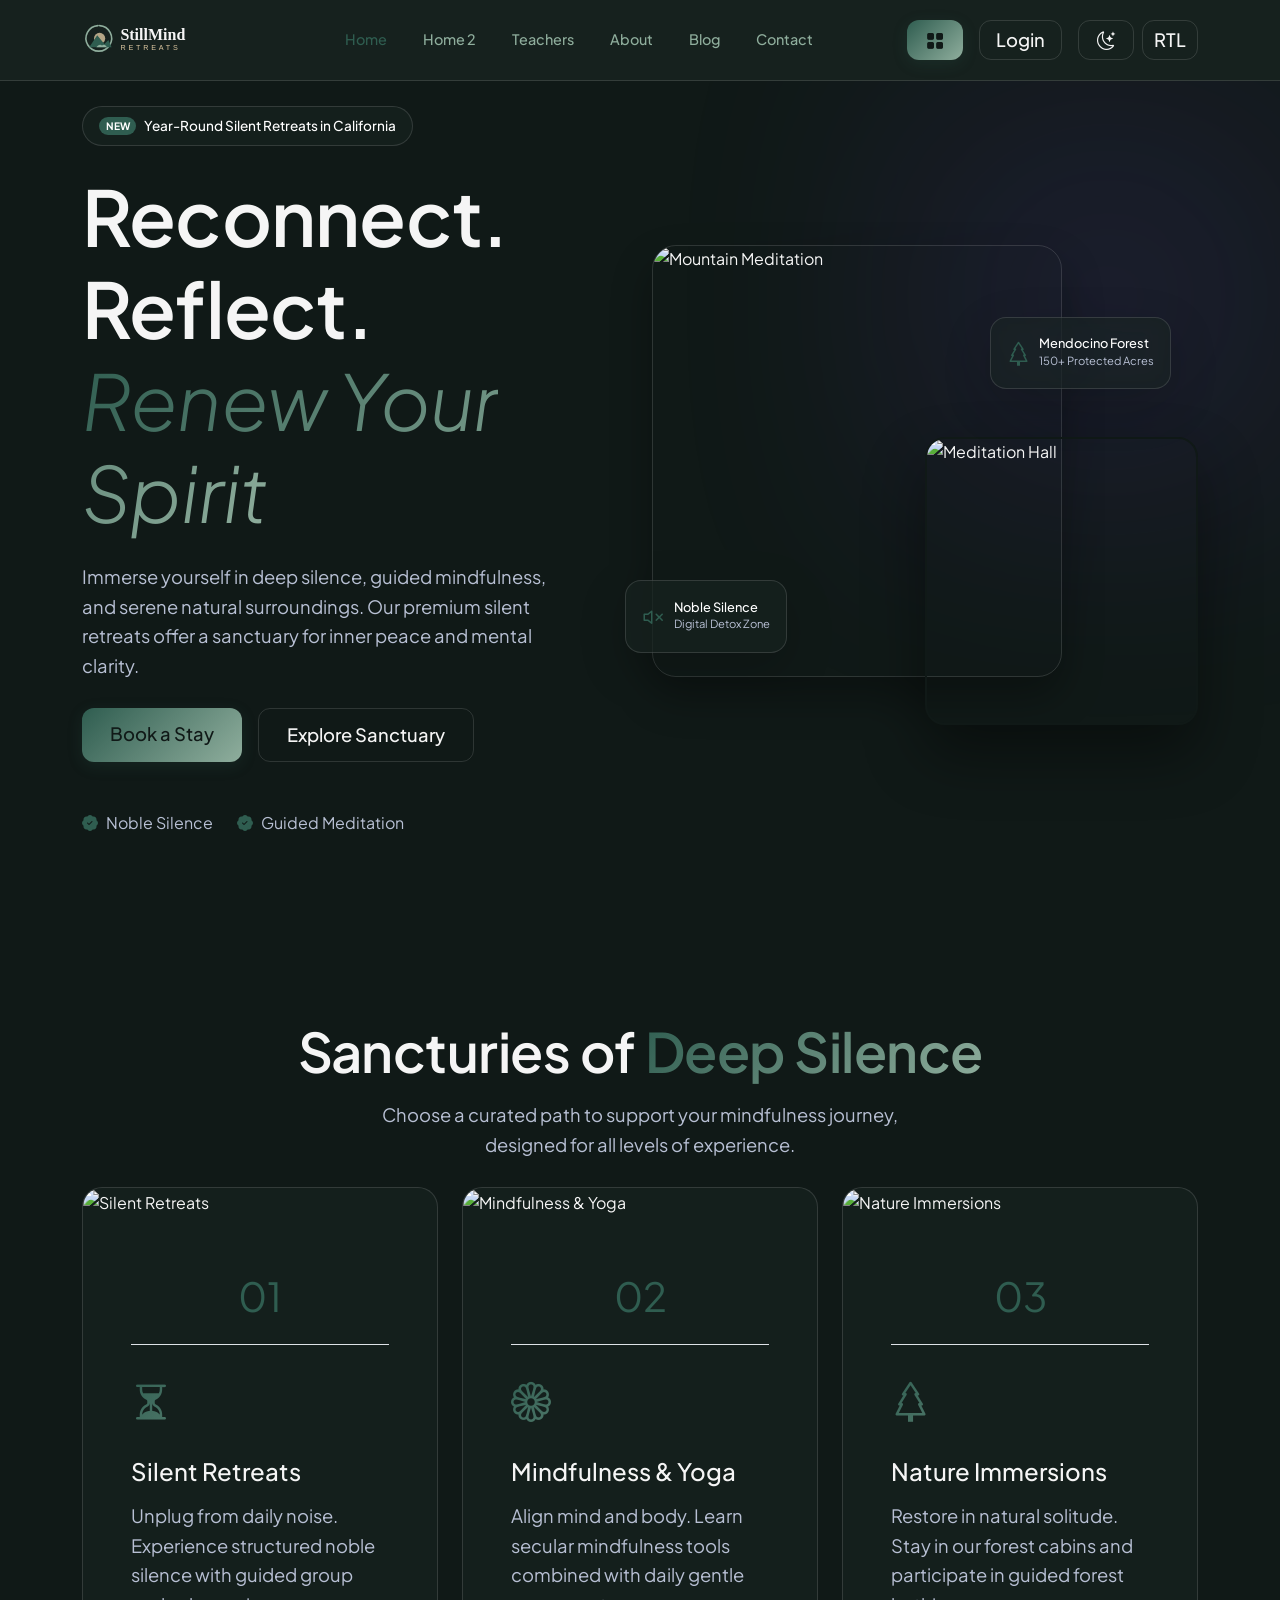
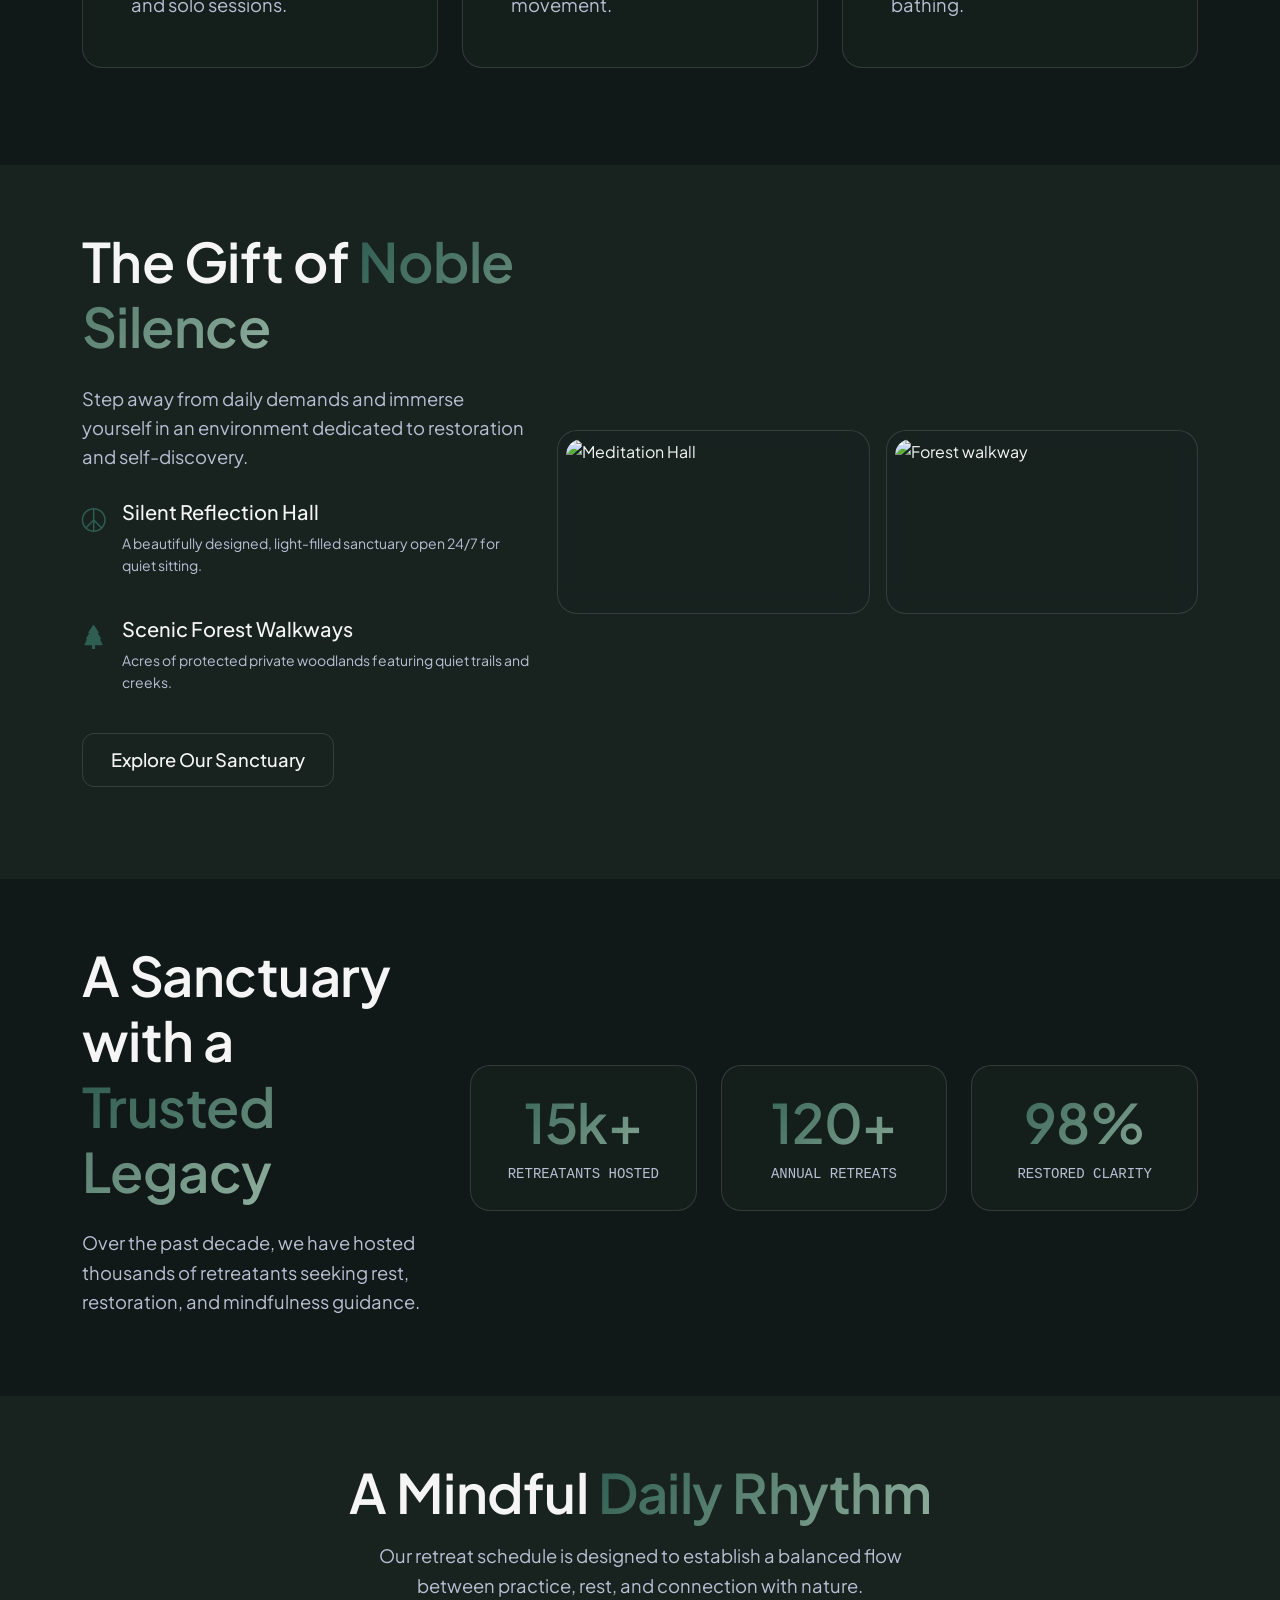
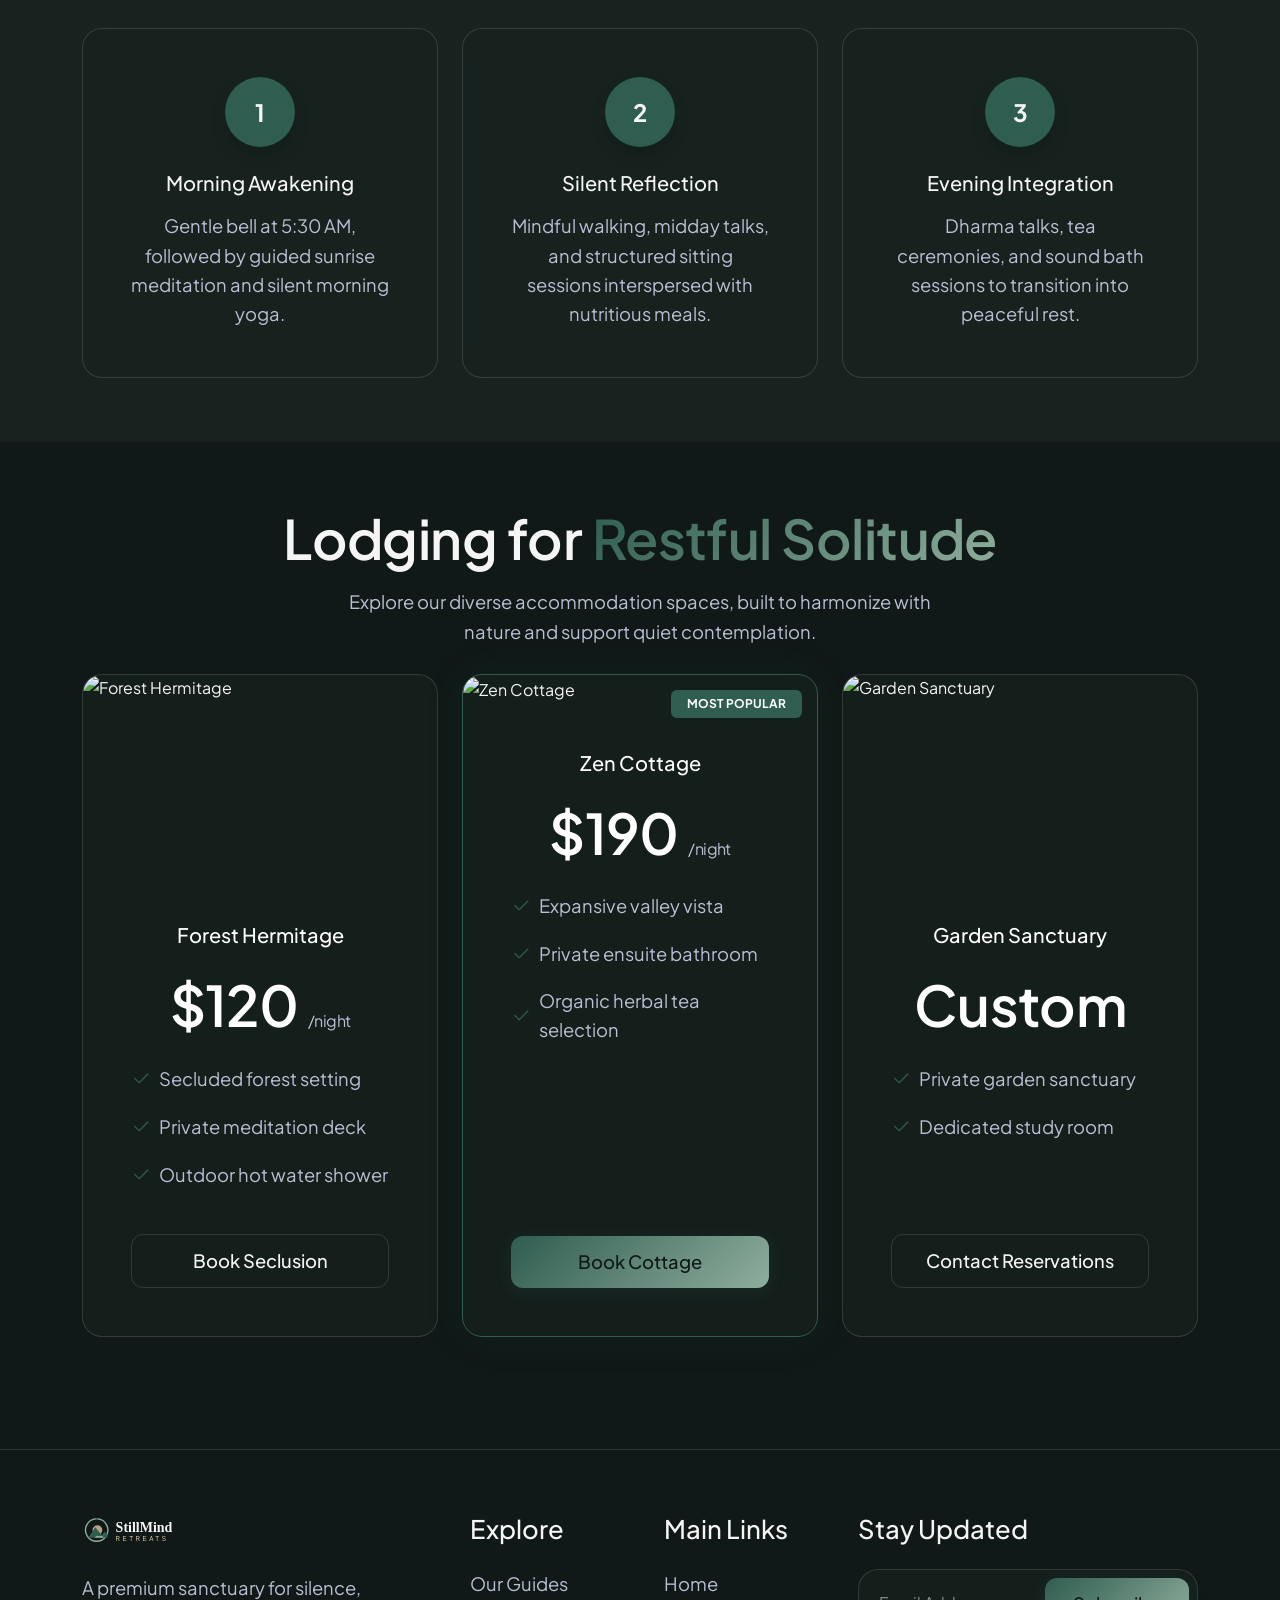
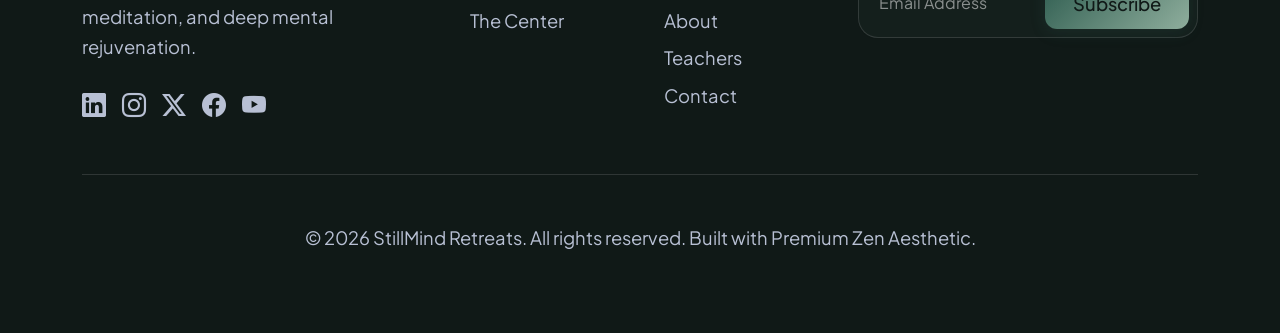
==== index.html @ 698cfeb8 "feat: complete premium design refactor for silent retreat website" ====
<!DOCTYPE html>
<html lang="en">

<head>
    <meta charset="UTF-8">
    <meta name="viewport" content="width=device-width, initial-scale=1.0">
    <title>StillMind | Premium Meditation & Silent Retreat Center</title>
    <link rel="icon" type="image/png" href="assets/images/logo.svg">
    <meta name="description"
        content="Experience profound silence, guided meditation, and deep mental rejuvenation at StillMind. Premium silent retreat centers nestled in pristine nature.">

    <!-- Bootstrap 5 CDN -->
    <link href="https://cdn.jsdelivr.net/npm/bootstrap@5.3.0/dist/css/bootstrap.min.css" rel="stylesheet">
    <link rel="stylesheet" href="https://cdn.jsdelivr.net/npm/bootstrap-icons@1.10.5/font/bootstrap-icons.css">

    <!-- Custom CSS -->
    <link rel="stylesheet" href="assets/css/style.css">
    <link rel="stylesheet" href="assets/css/dark-mode.css">
    <link rel="stylesheet" href="assets/css/rtl.css">
</head>

<body>

    <!-- Navbar -->
    <nav class="navbar navbar-expand-xl navbar-custom sticky-top">
        <div class="container">
            <a class="navbar-brand d-flex align-items-center" href="index.html">
                <img src="assets/images/logo.svg" alt="StillMind Logo" class="me-2" style="height: 40px;">
            </a>
            <button class="navbar-toggler border-0" type="button" data-bs-toggle="collapse" data-bs-target="#navbarNav">
                <i class="bi bi-list text-white fs-2"></i>
            </button>

            <div class="collapse navbar-collapse" id="navbarNav">
                <ul class="navbar-nav mx-auto">
                    <li class="nav-item"><a class="nav-link active" href="index.html">Home</a></li>
                    <li class="nav-item"><a class="nav-link" href="home2.html">Home 2</a></li>
                    <li class="nav-item"><a class="nav-link" href="teachers.html">Teachers</a></li>
                    <li class="nav-item"><a class="nav-link" href="about.html">About</a></li>
                    <li class="nav-item"><a class="nav-link" href="blog.html">Blog</a></li>
                    <li class="nav-item"><a class="nav-link" href="contact.html">Contact</a></li>
                </ul>
                <div class="d-flex align-items-center gap-3">
                    <a href="dashboard.html" class="btn btn-primary-custom btn-sm d-flex align-items-center justify-content-center nav-toggle-btn"
                        title="Participant Dashboard">
                        <i class="bi bi-grid-fill"></i>
                    </a>
                    <a href="login.html" class="btn btn-outline-custom btn-sm d-flex align-items-center" title="Login">
                        Login
                    </a>
                    <div class="d-flex gap-2">
                        <button class="btn btn-outline-custom btn-sm d-flex align-items-center justify-content-center nav-toggle-btn" id="theme-toggle" title="Toggle Theme">
                            <i class="bi bi-moon-stars"></i>
                        </button>
                        <button class="btn btn-outline-custom btn-sm d-flex align-items-center justify-content-center nav-toggle-btn" id="rtl-toggle" title="RTL">
                            RTL
                        </button>
                    </div>
                </div>
            </div>
        </div>
    </nav>

    <!-- Hero Section -->
    <header class="hero-section text-center text-lg-start" data-reveal="blur-in">
        <div class="hero-glow"></div>
        <div class="container">
            <div class="row align-items-center">
                <div class="col-lg-6 mb-5 mb-lg-0">
                    <div class="d-inline-flex align-items-center gap-2 px-3 py-2 rounded-pill glass-card mb-4 border border-color" style="font-size: 0.85rem;">
                        <span class="badge bg-primary-accent text-dark rounded-pill">NEW</span>
                        <span class="text-white fw-medium">Year-Round Silent Retreats in California</span>
                    </div>
                    <h1 class="display-3 fw-extrabold mb-4">
                        Reconnect. Reflect. <br><span class="text-gradient fw-light fst-italic">Renew Your Spirit</span>
                    </h1>
                    <p class="lead text-secondary mb-5 pe-lg-5">
                        Immerse yourself in deep silence, guided mindfulness, and serene natural surroundings. Our premium silent retreats offer a sanctuary for inner peace and mental clarity.
                    </p>
                    <div class="d-flex flex-column flex-sm-row gap-3">
                        <a href="contact.html" class="btn btn-primary-custom btn-lg">Book a Stay</a>
                        <a href="about.html" class="btn btn-outline-custom btn-lg">Explore Sanctuary</a>
                    </div>
                    <div class="mt-5 d-flex align-items-center gap-4 text-secondary">
                        <div class="d-flex align-items-center"><i
                                class="bi bi-patch-check-fill text-primary-accent me-2"></i> Noble Silence</div>
                        <div class="d-flex align-items-center"><i
                                class="bi bi-patch-check-fill text-primary-accent me-2"></i> Guided Meditation</div>
                    </div>
                </div>
                <div class="col-lg-6">
                    <div class="collage-container float-animation">
                        <img src="https://images.unsplash.com/photo-1506126613408-eca07ce68773?auto=format&fit=crop&q=80&w=800"
                            alt="Mountain Meditation" class="collage-img-main">
                        <img src="https://images.unsplash.com/photo-1545205597-3d9d02c29597?auto=format&fit=crop&q=80&w=600"
                            alt="Meditation Hall" class="collage-img-overlay">
                        <div class="collage-badge-1 glass-card p-3 rounded-4 shadow-lg border border-color text-start">
                            <div class="d-flex align-items-center gap-2">
                                <i class="bi bi-tree text-primary-accent fs-4"></i>
                                <div>
                                    <h6 class="mb-0 text-white text-xs">Mendocino Forest</h6>
                                    <p class="text-secondary text-2xs mb-0">150+ Protected Acres</p>
                                </div>
                            </div>
                        </div>
                        <div class="collage-badge-2 glass-card p-3 rounded-4 shadow-lg border border-color text-start">
                            <div class="d-flex align-items-center gap-2">
                                <i class="bi bi-volume-mute text-primary-accent fs-4"></i>
                                <div>
                                    <h6 class="mb-0 text-white text-xs">Noble Silence</h6>
                                    <p class="text-secondary text-2xs mb-0">Digital Detox Zone</p>
                                </div>
                            </div>
                        </div>
                    </div>
                </div>
            </div>
        </div>
    </header>

    <!-- Core Programs Section -->
    <section class="py-5 my-5" data-reveal="fade-up">
        <div class="container">
            <div class="text-center mb-5">
                <h2 class="display-5 mb-3">Sancturies of <span class="text-gradient">Deep Silence</span></h2>
                <p class="text-secondary max-w-600 mx-auto">Choose a curated path to support your mindfulness journey, designed for all levels of experience.</p>
            </div>
            <div class="row g-4">
                <div class="col-md-4">
                    <div class="glass-card p-0 overflow-hidden h-100">
                        <img src="https://images.unsplash.com/photo-1518241353330-0f7941c2d9b5?auto=format&fit=crop&q=80&w=600" 
                             class="w-100" style="height: 200px; object-fit: cover;" alt="Silent Retreats">
                        <div class="p-5">
                            <div class="mb-4 fs-1 text-primary-accent border-bottom pb-3 text-center">01</div>
                            <i class="bi bi-hourglass-split fs-1 text-gradient mb-4 d-block"></i>
                            <h3 class="h4 mb-3">Silent Retreats</h3>
                            <p class="text-secondary mb-0">Unplug from daily noise. Experience structured noble silence with guided group and solo sessions.</p>
                        </div>
                    </div>
                </div>
                <div class="col-md-4">
                    <div class="glass-card p-0 overflow-hidden h-100">
                        <img src="https://images.unsplash.com/photo-1544367567-0f2fcb009e0b?auto=format&fit=crop&q=80&w=600" 
                             class="w-100" style="height: 200px; object-fit: cover;" alt="Mindfulness & Yoga">
                        <div class="p-5">
                            <div class="mb-4 fs-1 text-primary-accent border-bottom pb-3 text-center">02</div>
                            <i class="bi bi-flower1 fs-1 text-gradient mb-4 d-block"></i>
                            <h3 class="h4 mb-3">Mindfulness & Yoga</h3>
                            <p class="text-secondary mb-0">Align mind and body. Learn secular mindfulness tools combined with daily gentle movement.</p>
                        </div>
                    </div>
                </div>
                <div class="col-md-4">
                    <div class="glass-card p-0 overflow-hidden h-100">
                        <img src="https://images.unsplash.com/photo-1447752875215-b2761acb3c5d?auto=format&fit=crop&q=80&w=600" 
                             class="w-100" style="height: 200px; object-fit: cover;" alt="Nature Immersions">
                        <div class="p-5">
                            <div class="mb-4 fs-1 text-primary-accent border-bottom pb-3 text-center">03</div>
                            <i class="bi bi-tree fs-1 text-gradient mb-4 d-block"></i>
                            <h3 class="h4 mb-3">Nature Immersions</h3>
                            <p class="text-secondary mb-0">Restore in natural solitude. Stay in our forest cabins and participate in guided forest bathing.</p>
                        </div>
                    </div>
                </div>
            </div>
        </div>
    </section>

    <!-- Retreat Experience Section -->
    <section class="py-5 bg-secondary-bg" data-reveal="slide-right">
        <div class="container py-5">
            <div class="row align-items-center">
                <div class="col-lg-5 mb-5 mb-lg-0">
                    <h2 class="display-5 mb-4">The Gift of <span class="text-gradient">Noble Silence</span></h2>
                    <p class="text-secondary mb-5">Step away from daily demands and immerse yourself in an environment dedicated to restoration and self-discovery.</p>
                    <ul class="list-unstyled">
                        <li class="mb-4 d-flex align-items-start">
                            <i class="bi bi-peace text-primary-accent me-3 fs-4"></i>
                            <div>
                                <h4 class="h5">Silent Reflection Hall</h4>
                                <p class="text-secondary text-sm">A beautifully designed, light-filled sanctuary open 24/7 for quiet sitting.</p>
                            </div>
                        </li>
                        <li class="mb-4 d-flex align-items-start">
                            <i class="bi bi-tree-fill text-primary-accent me-3 fs-4"></i>
                            <div>
                                <h4 class="h5">Scenic Forest Walkways</h4>
                                <p class="text-secondary text-sm">Acres of protected private woodlands featuring quiet trails and creeks.</p>
                            </div>
                        </li>
                    </ul>
                    <a href="about.html" class="btn btn-outline-custom">Explore Our Sanctuary</a>
                </div>
                <div class="col-lg-7">
                    <div class="row g-3">
                        <div class="col-6">
                            <div class="glass-card p-2">
                                <img src="https://images.unsplash.com/photo-1545205597-3d9d02c29597?auto=format&fit=crop&q=80&w=600"
                                    class="img-fluid rounded-4 premium-brand-img" alt="Meditation Hall">
                            </div>
                        </div>
                        <div class="col-6">
                            <div class="glass-card p-2">
                                <img src="https://images.unsplash.com/photo-1447752875215-b2761acb3c5d?auto=format&fit=crop&q=80&w=600"
                                    class="img-fluid rounded-4 premium-brand-img" alt="Forest walkway">
                            </div>
                        </div>
                    </div>
                </div>
            </div>
        </div>
    </section>

    <!-- Legacy / Stats Section -->
    <section class="py-5" data-reveal="scale-up">
        <div class="container py-5">
            <div class="row align-items-center g-5">
                <div class="col-lg-4">
                    <h2 class="display-5 mb-4">A Sanctuary with a <span class="text-gradient">Trusted Legacy</span></h2>
                    <p class="text-secondary lead">Over the past decade, we have hosted thousands of retreatants seeking rest, restoration, and mindfulness guidance.</p>
                </div>
                <div class="col-lg-8">
                    <div class="row g-4 text-center">
                        <div class="col-md-4">
                            <div class="glass-card p-4">
                                <h3 class="display-5 fw-bold text-gradient mb-2">15k+</h3>
                                <p class="text-secondary small mb-0 font-monospace">RETREATANTS HOSTED</p>
                            </div>
                        </div>
                        <div class="col-md-4">
                            <div class="glass-card p-4">
                                <h3 class="display-5 fw-bold text-gradient mb-2">120+</h3>
                                <p class="text-secondary small mb-0 font-monospace">ANNUAL RETREATS</p>
                            </div>
                        </div>
                        <div class="col-md-4">
                            <div class="glass-card p-4">
                                <h3 class="display-5 fw-bold text-gradient mb-2">98%</h3>
                                <p class="text-secondary small mb-0 font-monospace">RESTORED CLARITY</p>
                            </div>
                        </div>
                    </div>
                </div>
            </div>
        </div>
    </section>

    <!-- Daily Schedule Section -->
    <section class="py-5 bg-secondary-bg" data-reveal="fade-up">
        <div class="container py-5">
            <div class="text-center mb-5">
                <h2 class="display-5 mb-3">A Mindful <span class="text-gradient">Daily Rhythm</span></h2>
                <p class="text-secondary max-w-600 mx-auto">Our retreat schedule is designed to establish a balanced flow between practice, rest, and connection with nature.</p>
            </div>
            <div class="row g-4">
                <div class="col-md-4">
                    <div class="glass-card p-5 h-100 text-center">
                        <div class="mb-4 mx-auto d-flex align-items-center justify-content-center fw-bold rounded-circle shadow"
                            style="width: 70px; height: 70px; font-size: 1.5rem; background-color: var(--primary-accent); color: #F5F5F5;">1</div>
                        <h4 class="h5 mb-3">Morning Awakening</h4>
                        <p class="text-secondary mb-0">Gentle bell at 5:30 AM, followed by guided sunrise meditation and silent morning yoga.</p>
                    </div>
                </div>
                <div class="col-md-4">
                    <div class="glass-card p-5 h-100 text-center">
                        <div class="mb-4 mx-auto d-flex align-items-center justify-content-center fw-bold rounded-circle shadow"
                            style="width: 70px; height: 70px; font-size: 1.5rem; background-color: var(--primary-accent); color: #F5F5F5;">2</div>
                        <h4 class="h5 mb-3">Silent Reflection</h4>
                        <p class="text-secondary mb-0">Mindful walking, midday talks, and structured sitting sessions interspersed with nutritious meals.</p>
                    </div>
                </div>
                <div class="col-md-4">
                    <div class="glass-card p-5 h-100 text-center">
                        <div class="mb-4 mx-auto d-flex align-items-center justify-content-center fw-bold rounded-circle shadow"
                            style="width: 70px; height: 70px; font-size: 1.5rem; background-color: var(--primary-accent); color: #F5F5F5;">3</div>
                        <h4 class="h5 mb-3">Evening Integration</h4>
                        <p class="text-secondary mb-0">Dharma talks, tea ceremonies, and sound bath sessions to transition into peaceful rest.</p>
                    </div>
                </div>
            </div>
        </div>
    </section>

    <!-- Accommodation Options Section -->
    <section class="py-5" data-reveal="slide-left">
        <div class="container py-5">
            <div class="text-center mb-5">
                <h2 class="display-5 mb-3">Lodging for <span class="text-gradient">Restful Solitude</span></h2>
                <p class="text-secondary max-w-600 mx-auto">Explore our diverse accommodation spaces, built to harmonize with nature and support quiet contemplation.</p>
            </div>
            <div class="row g-4 justify-content-center">
                <div class="col-lg-4 col-md-6">
                    <div class="glass-card p-0 overflow-hidden h-100 d-flex flex-column">
                        <img src="https://images.unsplash.com/photo-1510798831971-661eb04b3739?auto=format&fit=crop&q=80&w=600" 
                             class="w-100" style="height: 200px; object-fit: cover;" alt="Forest Hermitage">
                        <div class="p-5 d-flex flex-column flex-grow-1">
                            <h4 class="h5 text-white mb-4 text-center">Forest Hermitage</h4>
                            <div class="display-4 fw-bold mb-4 text-white text-center">$120 <span
                                    class="fs-6 text-secondary fw-normal">/night</span></div>
                            <ul class="list-unstyled mb-5 text-secondary">
                                <li class="mb-3 d-flex align-items-center gap-2"><i
                                        class="bi bi-check2 text-primary-accent fs-5"></i> Secluded forest setting</li>
                                <li class="mb-3 d-flex align-items-center gap-2"><i
                                        class="bi bi-check2 text-primary-accent fs-5"></i> Private meditation deck</li>
                                <li class="mb-3 d-flex align-items-center gap-2"><i
                                        class="bi bi-check2 text-primary-accent fs-5"></i> Outdoor hot water shower</li>
                            </ul>
                            <div class="mt-auto">
                                <a href="register.html" class="btn btn-outline-custom w-100">Book Seclusion</a>
                            </div>
                        </div>
                    </div>
                </div>
                <div class="col-lg-4 col-md-6">
                    <div class="glass-card p-0 overflow-hidden h-100 border-primary-accent d-flex flex-column"
                        style="box-shadow: 0 0 40px rgba(47, 93, 80, 0.1);">
                        <div class="position-relative">
                            <img src="https://images.unsplash.com/photo-1566665797739-1674de7a421a?auto=format&fit=crop&q=80&w=600" 
                                 class="w-100" style="height: 200px; object-fit: cover;" alt="Zen Cottage">
                            <span class="badge bg-primary-accent text-white px-3 py-2 position-absolute" style="top: 15px; right: 15px; z-index: 2;">MOST POPULAR</span>
                        </div>
                        <div class="p-5 d-flex flex-column flex-grow-1">
                            <h4 class="h5 text-white mb-4 text-center">Zen Cottage</h4>
                            <div class="display-4 fw-bold mb-4 text-white text-center">$190 <span
                                    class="fs-6 text-secondary fw-normal">/night</span></div>
                            <ul class="list-unstyled mb-5 text-secondary">
                                <li class="mb-3 d-flex align-items-center gap-2"><i
                                        class="bi bi-check2 text-primary-accent fs-5"></i> Expansive valley vista</li>
                                <li class="mb-3 d-flex align-items-center gap-2"><i
                                        class="bi bi-check2 text-primary-accent fs-5"></i> Private ensuite bathroom</li>
                                <li class="mb-3 d-flex align-items-center gap-2"><i
                                        class="bi bi-check2 text-primary-accent fs-5"></i> Organic herbal tea selection</li>
                            </ul>
                            <div class="mt-auto">
                                <a href="register.html" class="btn btn-primary-custom w-100">Book Cottage</a>
                            </div>
                        </div>
                    </div>
                </div>
                <div class="col-lg-4 col-md-6">
                    <div class="glass-card p-0 overflow-hidden h-100 d-flex flex-column">
                        <img src="https://images.unsplash.com/photo-1464822759023-fed622ff2c3b?auto=format&fit=crop&q=80&w=600" 
                             class="w-100" style="height: 200px; object-fit: cover;" alt="Garden Sanctuary">
                        <div class="p-5 d-flex flex-column flex-grow-1">
                            <h4 class="h5 text-white mb-4 text-center">Garden Sanctuary</h4>
                            <div class="display-4 fw-bold mb-4 text-white text-center">Custom</div>
                            <ul class="list-unstyled mb-5 text-secondary">
                                <li class="mb-3 d-flex align-items-center gap-2"><i
                                        class="bi bi-check2 text-primary-accent fs-5"></i> Private garden sanctuary</li>
                                <li class="mb-3 d-flex align-items-center gap-2"><i
                                        class="bi bi-check2 text-primary-accent fs-5"></i> Dedicated study room</li>
                            </ul>
                            <div class="mt-auto">
                                <a href="contact.html" class="btn btn-outline-custom w-100">Contact Reservations</a>
                            </div>
                        </div>
                    </div>
                </div>
            </div>
        </div>
    </section>

    <!-- Footer -->
    <footer class="py-5 mt-5 border-top border-color">
        <div class="container py-5">
            <div class="row g-5">
                <div class="col-lg-4">
                    <a class="navbar-brand d-flex align-items-center mb-4" href="index.html">
                        <img src="assets/images/logo.svg" alt="StillMind Logo" height="35" class="me-2">
                    </a>
                    <p class="text-secondary">A premium sanctuary for silence, meditation, and deep mental rejuvenation.</p>
                    <div class="d-flex gap-3 fs-4 mt-4 social-links">
                        <a href="#" class="text-secondary"><i class="bi bi-linkedin"></i></a>
                        <a href="#" class="text-secondary"><i class="bi bi-instagram"></i></a>
                        <a href="#" class="text-secondary"><i class="bi bi-twitter-x"></i></a>
                        <a href="#" class="text-secondary"><i class="bi bi-facebook"></i></a>
                        <a href="#" class="text-secondary"><i class="bi bi-youtube"></i></a>
                    </div>
                </div>
                <div class="col-6 col-lg-2">
                    <h5 class="mb-4">Explore</h5>
                    <ul class="list-unstyled text-secondary">
                        <li class="mb-2"><a href="teachers.html" class="text-decoration-none text-secondary">Our Guides</a></li>
                        <li class="mb-2"><a href="about.html" class="text-decoration-none text-secondary">The Center</a></li>
                    </ul>
                </div>
                <div class="col-6 col-lg-2">
                    <h5 class="mb-4">Main Links</h5>
                    <ul class="list-unstyled text-secondary">
                        <li class="mb-2"><a href="index.html" class="text-decoration-none text-secondary">Home</a></li>
                        <li class="mb-2"><a href="about.html" class="text-decoration-none text-secondary">About</a></li>
                        <li class="mb-2"><a href="teachers.html" class="text-decoration-none text-secondary">Teachers</a></li>
                        <li class="mb-2"><a href="contact.html" class="text-decoration-none text-secondary">Contact</a></li>
                    </ul>
                </div>
                <div class="col-lg-4">
                    <h5 class="mb-4">Stay Updated</h5>
                    <div class="glass-card p-2 d-flex">
                        <input type="email" class="form-control bg-transparent border-0 text-white shadow-none"
                            placeholder="Email Address">
                        <button class="btn btn-primary-custom ms-2">Subscribe</button>
                    </div>
                </div>
            </div>
            <div class="text-center mt-5 pt-5 text-secondary border-top border-color">
                <p>&copy; 2026 StillMind Retreats. All rights reserved. Built with Premium Zen Aesthetic.</p>
            </div>
        </div>
    </footer>

    <!-- Scripts -->
    <script src="https://cdn.jsdelivr.net/npm/bootstrap@5.3.0/dist/js/bootstrap.bundle.min.js"></script>
    <script src="https://cdn.jsdelivr.net/npm/chart.js"></script>
    <script src="assets/js/main.js"></script>
</body>

</html>
---- assets/css/style.css ----
@import url('https://fonts.googleapis.com/css2?family=Plus+Jakarta+Sans:wght@300;400;500;600;700;800&display=swap');

:root {
    --primary-bg: #101917;
    --secondary-bg: #182320;
    --card-bg: rgba(24, 35, 32, 0.7);
    --primary-accent: #2F5D50;
    --secondary-accent: #DCC7A1;
    --accent: #8FAE9D;
    --gradient-primary: linear-gradient(135deg, #2F5D50, #8FAE9D);
    --text-primary: #F5F5F5;
    --text-secondary: #8FAE9D;
    --border-color: rgba(217, 217, 217, 0.15);
    --glow-color: rgba(47, 93, 80, 0.25);
    --success: #7AA874;
    --warning: #DCC7A1;
    --error: #ef4444;
    --transition: all 0.3s cubic-bezier(0.4, 0, 0.2, 1);
}

* {
    margin: 0;
    padding: 0;
    box-sizing: border-box;
}

body {
    font-family: 'Plus Jakarta Sans', sans-serif;
    font-weight: 400;
    background-color: var(--primary-bg);
    color: var(--text-primary);
    overflow-x: hidden;
    line-height: 1.6;
}

/* Glassmorphism */
.glass-card {
    background: var(--card-bg);
    backdrop-filter: blur(12px);
    -webkit-backdrop-filter: blur(12px);
    border: 1px solid var(--border-color);
    border-radius: 20px;
    transition: var(--transition);
}

.glass-card:hover {
    border-color: var(--secondary-accent);
    box-shadow: 0 0 20px var(--glow-color);
    transform: translateY(-5px);
}

/* Typography Scale */
h1, .display-1, .display-2, .display-3 {
    font-family: 'Plus Jakarta Sans', sans-serif !important;
    font-weight: 600 !important;
    letter-spacing: -0.01em;
}

h2, .display-4, .display-5 {
    font-family: 'Plus Jakarta Sans', sans-serif !important;
    font-weight: 600 !important;
    letter-spacing: -0.01em;
}

h3, h4, h5, h6, .subheading, .card-heading {
    font-family: 'Plus Jakarta Sans', sans-serif !important;
    font-weight: 500 !important;
}

p, .lead, li, td, th, label, input, select, textarea, span, a, button, .btn {
    font-family: 'Plus Jakarta Sans', sans-serif !important;
}

p, .lead, li, td, th {
    font-weight: 400;
}

label, .form-label, .text-sm, .text-xs, small, .small {
    font-weight: 400;
}

/* Font sizes based on scale */
h1, .display-3 {
    font-size: clamp(3.2rem, 7vw, 4.8rem);
}
h2, .display-5 {
    font-size: clamp(2.2rem, 5vw, 3.4rem);
}
h3 {
    font-size: clamp(1.6rem, 3vw, 2.2rem);
}
h4, h5, h6 {
    font-size: clamp(1.2rem, 2.5vw, 1.6rem);
}
p, .lead, li, td, th {
    font-size: clamp(0.9rem, 1.8vw, 1.15rem);
}

.text-gradient {
    background: var(--gradient-primary);
    -webkit-background-clip: text;
    background-clip: text;
    -webkit-text-fill-color: transparent;
}

/* Buttons */
.btn-primary-custom {
    background: var(--gradient-primary);
    border: none;
    color: #101917 !important; /* contrast on warm sand/sage gradient */
    padding: 12px 28px;
    border-radius: 12px;
    font-family: 'Plus Jakarta Sans', sans-serif !important;
    font-weight: 500 !important;
    font-size: clamp(0.9rem, 1.8vw, 1.15rem);
    transition: var(--transition);
    box-shadow: 0 4px 15px rgba(47, 93, 80, 0.2);
}

.btn-primary-custom:hover {
    transform: translateY(-2px);
    background: #23463D !important;
    color: white !important;
    box-shadow: 0 6px 20px rgba(47, 93, 80, 0.4);
}

.btn-outline-custom {
    background: transparent;
    border: 1px solid var(--border-color);
    color: var(--text-primary);
    padding: 12px 28px;
    border-radius: 12px;
    font-family: 'Plus Jakarta Sans', sans-serif !important;
    font-weight: 500 !important;
    font-size: clamp(0.9rem, 1.8vw, 1.15rem);
    transition: var(--transition);
}

.btn-outline-custom:hover {
    background: var(--card-bg);
    border-color: var(--secondary-accent);
    color: var(--secondary-accent);
}

/* Header Buttons & Icons: Equal Height Alignment */
.navbar-custom .btn {
    height: 40px !important;
    min-height: 40px !important;
    display: inline-flex !important;
    align-items: center !important;
    justify-content: center !important;
    padding: 8px 16px !important;
}

.navbar-custom .nav-toggle-btn {
    width: 56px !important;
    min-width: 56px !important;
    padding: 8px 10px !important;
    gap: 0;
}

/* Navbar */
.navbar-custom {
    background: rgba(24, 35, 32, 0.9);
    backdrop-filter: blur(15px);
    border-bottom: 1px solid var(--border-color);
    padding: 15px 0;
    transition: var(--transition);
}

.nav-link {
    color: var(--text-secondary) !important;
    font-size: 0.9rem;
    font-weight: 500;
    margin: 0 10px;
    transition: var(--transition);
}

.nav-link:hover,
.nav-link.active {
    color: var(--primary-accent) !important;
}

@media (min-width: 1200px) {
    .navbar-custom .navbar-collapse {
        align-items: center;
    }

    .navbar-custom .navbar-nav .nav-item {
        flex-shrink: 0;
    }

    .navbar-custom .navbar-nav .nav-link {
        white-space: nowrap;
    }
}

@media (max-width: 1199.98px) {
    .navbar-custom .navbar-collapse {
        margin-top: 12px;
        padding-top: 12px;
        border-top: 1px solid var(--border-color);
    }

    .navbar-custom .navbar-nav {
        margin-bottom: 12px;
        gap: 4px;
    }

    .navbar-custom .navbar-nav .nav-link {
        margin: 0;
        padding: 10px 0;
    }

    .navbar-custom .navbar-collapse > .d-flex.align-items-center.gap-3 {
        width: 100%;
        flex-wrap: wrap;
        gap: 10px !important;
    }

    .navbar-custom .navbar-collapse > .d-flex.align-items-center.gap-3 > .d-flex.gap-2 {
        margin-left: 0 !important;
    }
}

@media (min-width: 768px) and (max-width: 1199.98px) {
    .navbar-custom .container {
        position: relative;
    }

    .navbar-custom .navbar-collapse {
        position: absolute;
        top: calc(100% + 8px);
        right: 0;
        left: auto;
        width: min(360px, calc(100vw - 2rem));
        z-index: 1100;
        margin-top: 0;
        padding: 14px;
        border: 1px solid var(--border-color);
        border-radius: 14px;
        background: rgba(11, 16, 32, 0.98);
    }
}

.back-to-top {
    position: fixed;
    right: 24px;
    bottom: 24px;
    width: 46px;
    height: 46px;
    border: 1px solid var(--border-color);
    border-radius: 12px;
    background: rgba(18, 26, 47, 0.9);
    color: #f8fafc;
    display: inline-flex;
    align-items: center;
    justify-content: center;
    cursor: pointer;
    z-index: 999;
    opacity: 0;
    visibility: hidden;
    transform: translateY(8px);
    transition: var(--transition);
}

.back-to-top i {
    color: inherit;
    font-size: 20px;
    line-height: 1;
}

.back-to-top:hover {
    border-color: var(--primary-accent);
    color: var(--primary-accent);
    background: rgba(18, 26, 47, 1);
}

.back-to-top.show {
    opacity: 1;
    visibility: visible;
    transform: translateY(0);
}

/* Hero Section */
.hero-section {
    padding: 25px 0 60px;




    position: relative;
    overflow: hidden;
}

.hero-glow {
    position: absolute;
    top: -10%;
    right: -10%;
    width: 600px;
    height: 600px;
    background: radial-gradient(circle, rgba(108, 71, 212, 0.15) 0%, rgba(124, 58, 237, 0.05) 50%, transparent 100%);
    filter: blur(80px);
    z-index: -1;
}

.hero-mockup-wrapper {
    position: relative;
    z-index: 1;
}

.hero-mockup-wrapper img {
    width: 100%;
    border-radius: 30px;
    border: 1px solid var(--border-color);
    box-shadow: 0 30px 60px rgba(0, 0, 0, 0.5);
}

.premium-brand-img {
    width: 100%;
    aspect-ratio: 16 / 9;
    object-fit: cover;
    display: block;
}

/* Animations */
@keyframes float {
    0% {
        transform: translateY(0px);
    }

    50% {
        transform: translateY(-20px);
    }

    100% {
        transform: translateY(0px);
    }
}

.float-animation {
    animation: float 6s ease-in-out infinite;
}

/* Dashboard UI */
.dashboard-card {
    background: var(--card-bg);
    border: 1px solid var(--border-color);
    border-radius: 16px;
    padding: 24px;
    height: 100%;
    transition: var(--transition);
}

.stat-icon {
    width: 48px;
    height: 48px;
    display: flex;
    align-items: center;
    justify-content: center;
    border-radius: 12px;
    font-size: 1.5rem;
    margin-bottom: 20px;
}

.sidebar-nav {
    list-style: none;
    padding: 0;
}

.sidebar-link {
    display: flex;
    align-items: center;
    padding: 12px 20px;
    color: var(--text-secondary);
    text-decoration: none;
    border-radius: 10px;
    margin-bottom: 8px;
    transition: var(--transition);
}

.sidebar-link i {
    width: 24px;
    margin-right: 12px;
    font-size: 1.2rem;
}

.sidebar-link:hover,
.sidebar-link.active {
    background: rgba(108, 71, 212, 0.1);
    color: var(--primary-accent);
}

.table-glass {
    border-collapse: separate;
    border-spacing: 0 10px;
}

.table-glass tr td,
.table-glass tr th {
    background: var(--card-bg);
    border: none;
    padding: 15px 20px;
    vertical-align: middle;
}

.table-glass tr td:first-child {
    border-radius: 12px 0 0 12px;
}

.table-glass tr td:last-child {
    border-radius: 0 12px 12px 0;
}

.status-badge {
    padding: 5px 12px;
    border-radius: 20px;
    font-size: 0.8rem;
    font-weight: 600;
}

.status-active {
    background: rgba(34, 197, 94, 0.1);
    color: var(--success);
}

.status-paused {
    background: rgba(245, 158, 11, 0.1);
    color: var(--warning);
}

/* Sidebar & Main Content Layout */
.sidebar {
    width: 280px;
    background: var(--secondary-bg);
    border-right: 1px solid var(--border-color);
    height: 100vh;
    position: fixed;
    top: 0;
    left: 0;
    padding: 30px;
    z-index: 1000;
    transition: var(--transition);
}

.main-content {
    margin-left: 280px;
    padding: 40px;
    min-height: 100vh;
}

/* Responsive */
@media (max-width: 991px) {
    .sidebar {
        transform: translateX(-100%);
    }

    .sidebar.active {
        transform: translateX(0);
    }

    .main-content {
        margin-left: 0;
    }
}

.max-w-600 {
    max-width: 600px;
}

.text-sm {
    font-size: 0.875rem;
}

.bg-secondary-bg {
    background-color: var(--secondary-bg);
}

.border-color {
    border-color: var(--border-color) !important;
}

.text-primary-accent {
    color: var(--primary-accent) !important;
}

/* Form Controls Visibility */
.form-control,
.form-select {
    color: var(--text-primary) !important;
}

.form-control::placeholder {
    color: rgba(255, 255, 255, 0.5) !important;
    opacity: 1 !important;
}

.form-control:focus,
.form-select:focus {
    color: var(--text-primary) !important;
    border-color: var(--primary-accent) !important;
    background-color: rgba(255, 255, 255, 0.02) !important;
    outline-color: #6C47D4 !important;
    box-shadow: 0 0 0 0.25rem rgba(108, 71, 212, 0.25) !important;
}

.input-group-text {
    background-color: transparent;
    border-color: var(--border-color);
    color: var(--text-secondary);
}

/* Social Links Hover */
.social-links a {
    transition: all 0.3s ease;
}

.social-links a:hover {
    color: var(--primary-accent) !important;
    transform: translateY(-5px);
}

@media (min-width: 992px) and (max-width: 1199.98px) {
    .story-quote {
        min-height: 108px;
    }
}

/* Custom primary violet brand color overrides */
.bg-primary-accent {
    background-color: var(--primary-accent) !important;
}
.border-primary-accent {
    border-color: var(--primary-accent) !important;
}
a {
    color: var(--primary-accent);
    text-decoration: none;
    transition: var(--transition);
}
a:hover {
    color: var(--secondary-accent);
}
mark {
    background-color: rgba(108, 71, 212, 0.2);
    color: var(--text-primary);
}
u {
    text-decoration-color: var(--primary-accent);
}

/* Styles imported from retreats.html */
.portfolio-img {
    height: 300px;
    object-fit: cover;
    border-radius: 12px;
    margin-bottom: 25px;
}

@media (min-width: 992px) and (max-width: 1199.98px) {
    .portfolio-grid-primary>.col-lg-6 {
        display: flex;
    }

    .portfolio-card-equal {
        display: flex;
        flex-direction: column;
        width: 100%;
        height: 100%;
    }

    .portfolio-metrics {
        margin-top: auto;
        flex-wrap: wrap;
    }

    .testimonial-header {
        min-height: 100px;
        align-items: flex-start !important;
    }

    .testimonial-header .text-xs {
        min-height: 44px;
        line-height: 1.4;
    }
}

.testimonial-card-uniform {
    display: flex;
    flex-direction: column;
    height: 100%;
}

.testimonial-header {
    min-height: 56px;
}

.testimonial-meta {
    display: flex;
    flex-direction: column;
    justify-content: center;
}

@media (min-width: 992px) {
    .testimonial-header {
        min-height: 104px;
        align-items: flex-start !important;
    }

    .testimonial-meta {
        min-height: 78px;
    }

    .testimonial-rating {
        min-height: 24px;
        display: flex;
        align-items: center;
    }
}

body:not(.light-theme) .process-step-number {
    background: rgba(47, 93, 80, 0.14);
    border: 1px solid rgba(47, 93, 80, 0.35);
    color: #ffffff !important;
    display: flex;
    align-items: center;
    justify-content: center;
}

@media (max-width: 576px) {
    .luxe-metrics {
        gap: 0.5rem !important;
        flex-wrap: nowrap;
    }

    .luxe-chip {
        white-space: nowrap;
        font-size: 0.78rem !important;
        padding: 0.45rem 0.6rem !important;
        border-color: #D9D9D9 !important;
    }

    .process-kpi-card {
        display: flex;
        flex-direction: column;
        align-items: center;
    }

    .process-kpi-value {
        min-height: 52px;
        display: flex;
        align-items: center;
        justify-content: center;
        text-align: center;
    }

    .process-kpi-label {
        min-height: 72px;
        display: flex;
        align-items: flex-start;
        justify-content: center;
        text-align: center;
        line-height: 1.35;
    }
}

/* Styles imported from accommodation.html */
@media (min-width: 992px) and (max-width: 1199.98px) {
    .pricing-plans-row .pricing-feature-list li {
        display: grid !important;
        grid-template-columns: 22px 1fr;
        column-gap: 10px;
        align-items: start !important;
    }

    .pricing-plans-row .pricing-feature-list li i {
        margin-right: 0 !important;
        margin-top: 2px;
    }

    .pricing-plans-row .pricing-feature-list li span {
        display: block;
    }
}

/* Spacing and Utilities */
section.py-5 {
    padding-top: 3rem !important;
    padding-bottom: 3rem !important;
}
section.mt-5 {
    margin-top: 2rem !important;
}
.container.pt-5, .container.py-5 {
    padding-top: 1rem !important;
    padding-bottom: 1rem !important;
}
.mb-5 {
    margin-bottom: 1.75rem !important;
}

/* Dark Mode Text Contrast Fix */
body:not(.light-theme) .text-secondary {
    color: #b8c0d4 !important;
}
body:not(.light-theme) .badge.bg-primary-accent.text-dark {
    color: #ffffff !important;
}

/* Premium Scroll Animations */
[data-reveal] {
    opacity: 0;
    transition: opacity 1.2s cubic-bezier(0.215, 0.61, 0.355, 1), transform 1.2s cubic-bezier(0.215, 0.61, 0.355, 1), filter 1.2s cubic-bezier(0.215, 0.61, 0.355, 1);
    will-change: transform, opacity, filter;
}

[data-reveal="fade-up"] {
    transform: translateY(40px);
}

[data-reveal="fade-down"] {
    transform: translateY(-40px);
}

[data-reveal="slide-left"] {
    transform: translateX(50px);
}

[data-reveal="slide-right"] {
    transform: translateX(-50px);
}

[data-reveal="scale-up"] {
    transform: scale(0.95);
}

[data-reveal="blur-in"] {
    filter: blur(8px);
}

/* Active Animation States */
[data-reveal].revealed {
    opacity: 1;
    transform: translate(0) scale(1);
    filter: blur(0);
}

/* Dashboard Tab Transition */
.content-section {
    animation: dashboardFadeIn 0.5s cubic-bezier(0.25, 1, 0.5, 1) forwards;
}

@keyframes dashboardFadeIn {
    from {
        opacity: 0;
        transform: translateY(15px);
    }
    to {
        opacity: 1;
        transform: translateY(0);
    }
}

/* Premium Hero Collage & Showcase Layouts */
.collage-container {
    position: relative;
    width: 100%;
    height: 480px;
}

.collage-img-main {
    position: absolute;
    top: 0;
    left: 0;
    width: 75%;
    height: 90%;
    object-fit: cover;
    border-radius: 24px;
    border: 1px solid var(--border-color);
    box-shadow: 0 20px 40px rgba(0, 0, 0, 0.3);
}

.collage-img-overlay {
    position: absolute;
    bottom: 0;
    right: 0;
    width: 50%;
    height: 60%;
    object-fit: cover;
    border-radius: 20px;
    border: 2px solid var(--primary-bg);
    box-shadow: 0 30px 60px rgba(0, 0, 0, 0.4);
}

.collage-badge-1 {
    position: absolute;
    top: 15%;
    right: 5%;
    z-index: 10;
}

.collage-badge-2 {
    position: absolute;
    bottom: 15%;
    left: -5%;
    z-index: 10;
}

.text-2xs {
    font-size: 0.7rem !important;
}

.text-xs {
    font-size: 0.8rem !important;
}

/* Home 2 Hero Composited Showcase */
.showcase-container {
    position: relative;
    margin-top: 4rem;
    margin-bottom: 2rem;
}

.showcase-main-img {
    width: 100%;
    max-height: 480px;
    object-fit: cover;
    border-radius: 32px;
    border: 1px solid var(--border-color);
    box-shadow: 0 25px 50px rgba(0, 0, 0, 0.35);
}

.showcase-floating-card-left {
    position: absolute;
    left: -3%;
    top: 20%;
    width: 210px;
    z-index: 5;
    transform: translateY(-10px);
}

.showcase-floating-card-right {
    position: absolute;
    right: -3%;
    bottom: 10%;
    width: 210px;
    z-index: 5;
    transform: translateY(10px);
}

@media (max-width: 991.98px) {
    .collage-container {
        height: 380px;
        margin-top: 3rem;
    }
    .showcase-floating-card-left,
    .showcase-floating-card-right {
        position: static;
        width: 100%;
        margin-top: 1rem;
        transform: none !important;
    }
}
---- assets/css/dark-mode.css ----
/* Light Mode Overrides for StillMind Retreats Platform */

body.light-theme {
    --primary-bg: #F8F6F2;
    --secondary-bg: #F2EEE8;
    --card-bg: #ffffff;
    --text-primary: #2A2A2A;
    --text-secondary: #5A5A5A;
    --border-color: #D9D9D9;
    background-color: var(--primary-bg);
    color: var(--text-primary);
}

/* Navbar Light Theme */
body.light-theme .navbar-custom {
    background: rgba(248, 246, 242, 0.9);
    backdrop-filter: blur(15px);
    border-bottom: 1px solid #D9D9D9;
}

body.light-theme .nav-link {
    color: #2A2A2A !important;
}

body.light-theme .nav-link:hover,
body.light-theme .nav-link.active {
    color: var(--primary-accent) !important;
}

body.light-theme .navbar-brand .text-white {
    color: #2A2A2A !important;
}

/* Sections & Typography */
body.light-theme .bg-secondary-bg {
    background-color: #F2EEE8 !important;
}

body.light-theme .text-secondary {
    color: #5A5A5A !important;
}

body.light-theme .text-white {
    color: #2A2A2A !important;
}

body.light-theme .display-3,
body.light-theme .display-5,
body.light-theme .h1,
body.light-theme .h2,
body.light-theme .h3,
body.light-theme .h4,
body.light-theme .h5 {
    color: #2A2A2A !important;
}

body.light-theme .hero-ai-enhanced-badge {
    background-color: var(--primary-accent) !important;
    color: #ffffff !important;
}

/* Cards & Dashboard Elements */
body.light-theme .glass-card {
    background: #ffffff;
    border-color: #D9D9D9;
    box-shadow: 0 10px 40px rgba(0, 0, 0, 0.02);
}

body.light-theme .glass-card:hover {
    border-color: var(--secondary-accent);
}

body.light-theme .dashboard-card {
    background: #ffffff;
    border-color: #D9D9D9;
    box-shadow: 0 4px 20px rgba(0, 0, 0, 0.01);
}

body.light-theme .sidebar {
    background: #F2EEE8;
    border-right: 1px solid #D9D9D9;
}

body.light-theme .sidebar-link {
    color: #2A2A2A;
}

body.light-theme .sidebar-link:hover,
body.light-theme .sidebar-link.active {
    background: rgba(47, 93, 80, 0.05);
    color: var(--primary-accent);
}

/* Tables */
body.light-theme .table-dark {
    --bs-table-bg: transparent;
    color: #2A2A2A;
}

body.light-theme .table-glass tr td,
body.light-theme .table-glass tr th {
    background: #ffffff;
    color: #2A2A2A;
    border-bottom: 1px solid #D9D9D9;
}

body.light-theme .table-glass th.text-secondary {
    color: #5A5A5A !important;
}

/* Form Controls */
body.light-theme .form-control,
body.light-theme .form-select {
    border-color: #D9D9D9;
    color: #2A2A2A !important;
    background-color: #ffffff !important;
}

body.light-theme .form-control::placeholder {
    color: #999999;
}

body.light-theme .input-group-text {
    border-color: #D9D9D9;
    color: #2A2A2A;
    background-color: #F2EEE8;
}

/* Auth Pages Specific */
body.light-theme .auth-image {
    filter: grayscale(0.1) brightness(1.05);
}

/* Footer */
body.light-theme footer {
    border-top: 1px solid #D9D9D9;
    background-color: #F2EEE8;
}

body.light-theme footer .text-secondary {
    color: #5A5A5A !important;
}

body.light-theme footer a {
    transition: color 0.3s ease, transform 0.3s ease;
}

body.light-theme footer a:hover {
    color: var(--primary-accent) !important;
}

body.light-theme footer .social-links a:hover {
    transform: translateY(-5px);
}

body.light-theme .border-color {
    border-color: #D9D9D9 !important;
}

/* Navbar Toggler Fix */
body.light-theme .navbar-toggler,
body.light-theme .navbar-toggler i {
    color: #2A2A2A !important;
    opacity: 1 !important;
    box-shadow: none !important;
    outline: none !important;
}

/* Mobile/Tablet Menu Fix */
@media (max-width: 1199.98px) {
    body.light-theme .navbar-custom .navbar-collapse {
        background: rgba(248, 246, 242, 0.98);
        border-color: #D9D9D9;
    }
}

/* Buttons */
body.light-theme .btn-outline-custom {
    color: #2A2A2A;
    border-color: #D9D9D9;
}

body.light-theme .btn-outline-custom:hover {
    background: #F2EEE8;
}
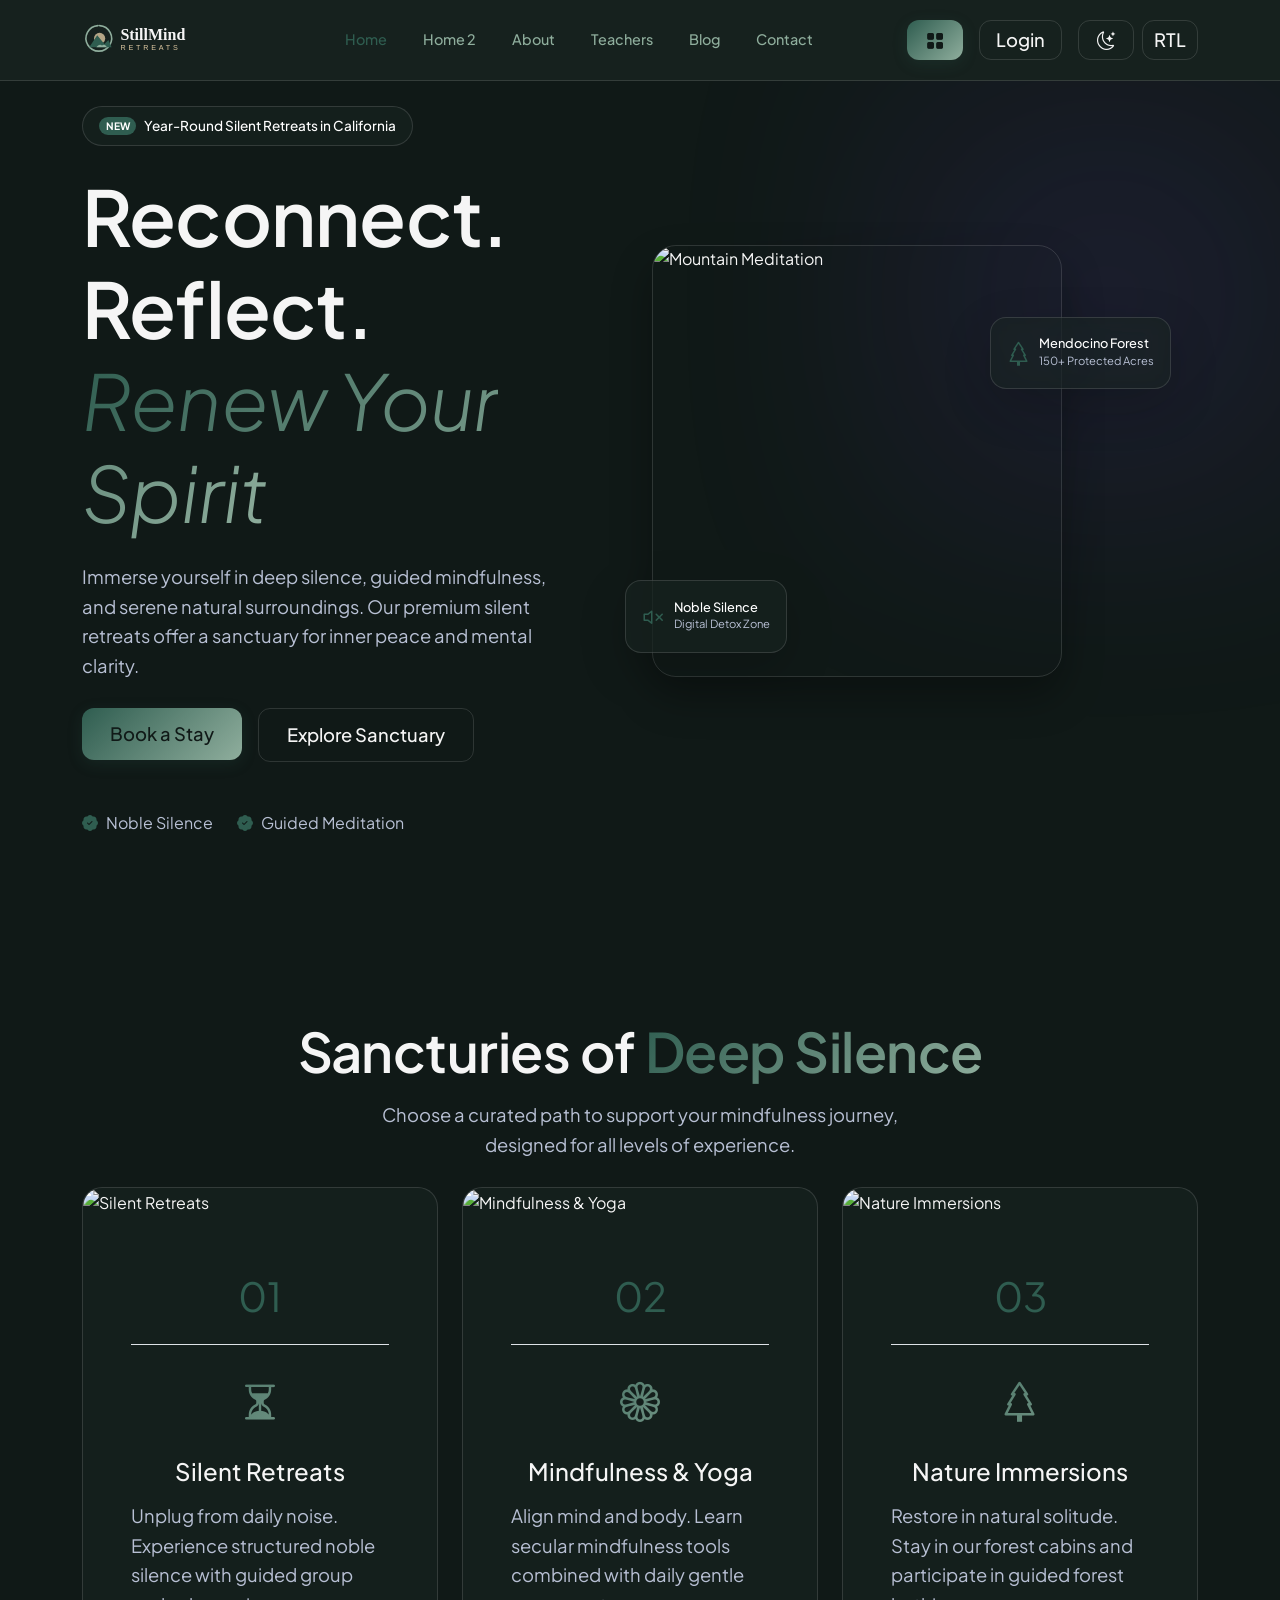
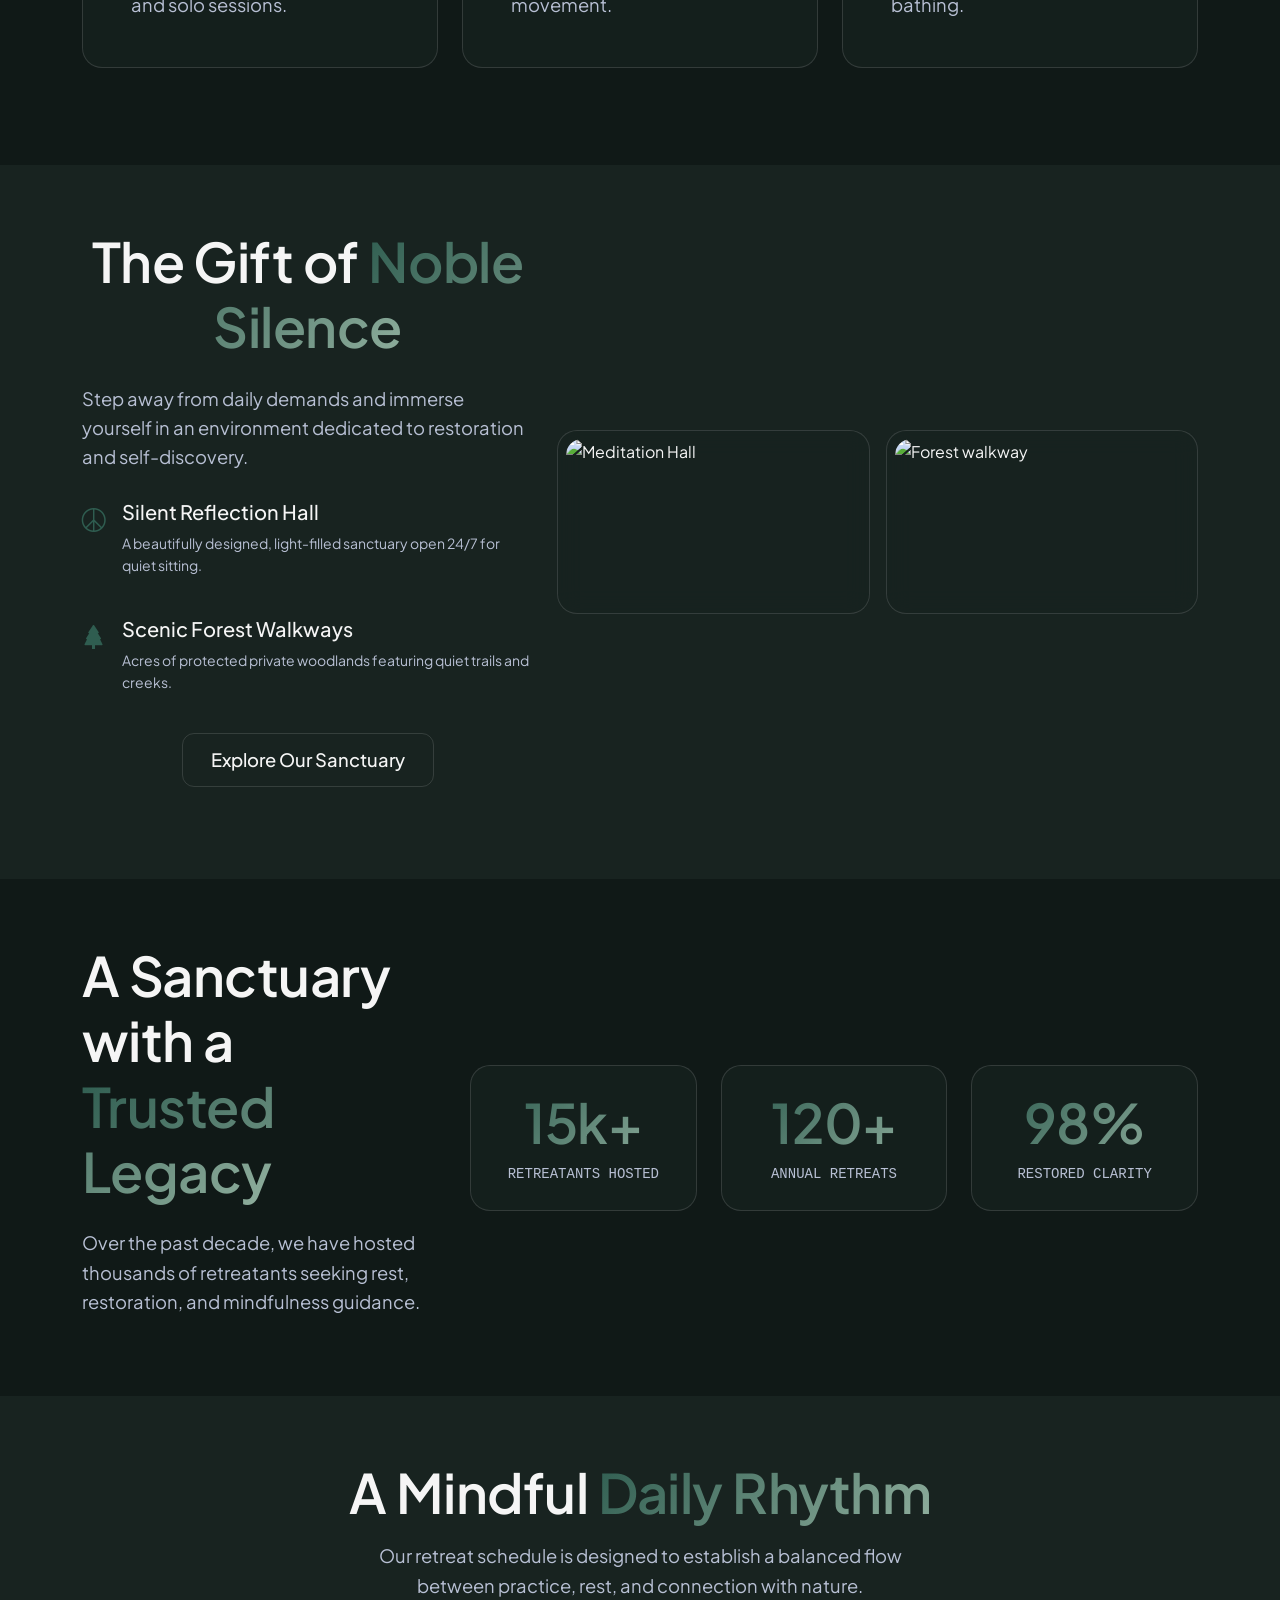
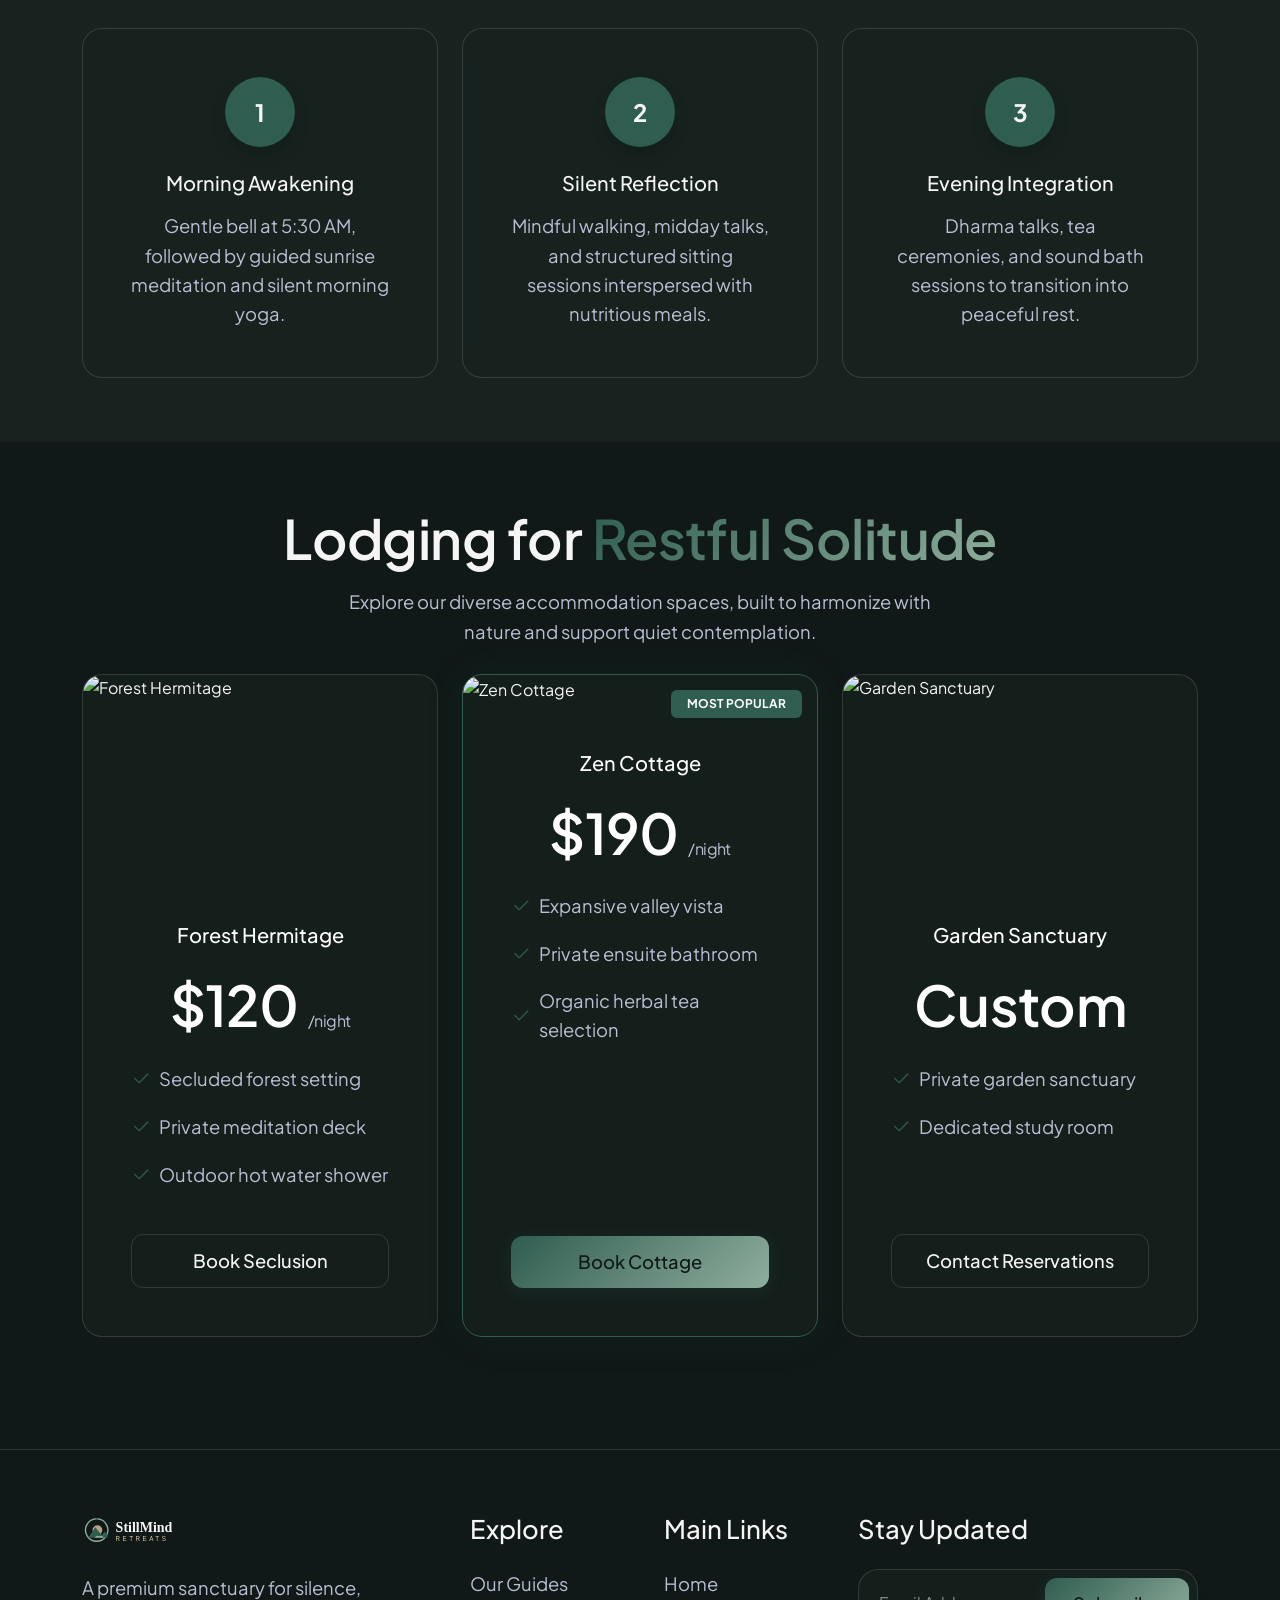
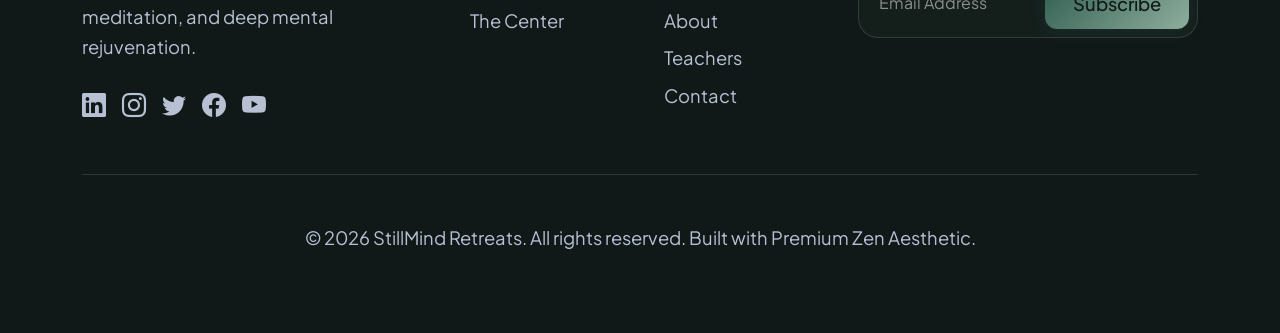
==== commit f77d3674: "style: refine tablet responsiveness, close icon, card height alignment, and downloads centered icons" ====
--- a/index.html
+++ b/index.html
@@ -32,11 +32,17 @@
             </button>
 
             <div class="collapse navbar-collapse" id="navbarNav">
+                <!-- Mobile Exit Button -->
+                <div class="d-xl-none w-100 d-flex justify-content-end mb-4">
+                    <button class="btn btn-outline-custom nav-toggle-btn border-0" type="button" data-bs-toggle="collapse" data-bs-target="#navbarNav" aria-label="Close menu">
+                        <i class="bi bi-x-lg text-white fs-2"></i>
+                    </button>
+                </div>
                 <ul class="navbar-nav mx-auto">
                     <li class="nav-item"><a class="nav-link active" href="index.html">Home</a></li>
                     <li class="nav-item"><a class="nav-link" href="home2.html">Home 2</a></li>
+                    <li class="nav-item"><a class="nav-link" href="about.html">About</a></li>
                     <li class="nav-item"><a class="nav-link" href="teachers.html">Teachers</a></li>
-                    <li class="nav-item"><a class="nav-link" href="about.html">About</a></li>
                     <li class="nav-item"><a class="nav-link" href="blog.html">Blog</a></li>
                     <li class="nav-item"><a class="nav-link" href="contact.html">Contact</a></li>
                 </ul>
@@ -68,7 +74,7 @@
             <div class="row align-items-center">
                 <div class="col-lg-6 mb-5 mb-lg-0">
                     <div class="d-inline-flex align-items-center gap-2 px-3 py-2 rounded-pill glass-card mb-4 border border-color" style="font-size: 0.85rem;">
-                        <span class="badge bg-primary-accent text-dark rounded-pill">NEW</span>
+                        <span class="badge bg-primary-accent text-white rounded-pill">NEW</span>
                         <span class="text-white fw-medium">Year-Round Silent Retreats in California</span>
                     </div>
                     <h1 class="display-3 fw-extrabold mb-4">
@@ -77,11 +83,11 @@
                     <p class="lead text-secondary mb-5 pe-lg-5">
                         Immerse yourself in deep silence, guided mindfulness, and serene natural surroundings. Our premium silent retreats offer a sanctuary for inner peace and mental clarity.
                     </p>
-                    <div class="d-flex flex-column flex-sm-row gap-3">
+                    <div class="d-flex flex-column flex-sm-row justify-content-center justify-content-lg-start align-items-center align-items-lg-start gap-3">
                         <a href="contact.html" class="btn btn-primary-custom btn-lg">Book a Stay</a>
                         <a href="about.html" class="btn btn-outline-custom btn-lg">Explore Sanctuary</a>
                     </div>
-                    <div class="mt-5 d-flex align-items-center gap-4 text-secondary">
+                    <div class="mt-5 d-flex align-items-center justify-content-center justify-content-lg-start flex-wrap gap-4 text-secondary">
                         <div class="d-flex align-items-center"><i
                                 class="bi bi-patch-check-fill text-primary-accent me-2"></i> Noble Silence</div>
                         <div class="d-flex align-items-center"><i
@@ -92,8 +98,6 @@
                     <div class="collage-container float-animation">
                         <img src="https://images.unsplash.com/photo-1506126613408-eca07ce68773?auto=format&fit=crop&q=80&w=800"
                             alt="Mountain Meditation" class="collage-img-main">
-                        <img src="https://images.unsplash.com/photo-1545205597-3d9d02c29597?auto=format&fit=crop&q=80&w=600"
-                            alt="Meditation Hall" class="collage-img-overlay">
                         <div class="collage-badge-1 glass-card p-3 rounded-4 shadow-lg border border-color text-start">
                             <div class="d-flex align-items-center gap-2">
                                 <i class="bi bi-tree text-primary-accent fs-4"></i>
@@ -128,12 +132,12 @@
             <div class="row g-4">
                 <div class="col-md-4">
                     <div class="glass-card p-0 overflow-hidden h-100">
-                        <img src="https://images.unsplash.com/photo-1518241353330-0f7941c2d9b5?auto=format&fit=crop&q=80&w=600" 
+                        <img src="https://www.artofliving.org/sites/www.artofliving.org/files/styles/original_image/public/unity2/blog_image/man_in_nature_on_a_yoga_mat_at_a_silent_retreat.jpg?itok=YAeh6ML-" 
                              class="w-100" style="height: 200px; object-fit: cover;" alt="Silent Retreats">
                         <div class="p-5">
                             <div class="mb-4 fs-1 text-primary-accent border-bottom pb-3 text-center">01</div>
-                            <i class="bi bi-hourglass-split fs-1 text-gradient mb-4 d-block"></i>
-                            <h3 class="h4 mb-3">Silent Retreats</h3>
+                            <i class="bi bi-hourglass-split fs-1 text-gradient mb-4 d-block text-center"></i>
+                            <h3 class="h4 mb-3 text-center">Silent Retreats</h3>
                             <p class="text-secondary mb-0">Unplug from daily noise. Experience structured noble silence with guided group and solo sessions.</p>
                         </div>
                     </div>
@@ -144,20 +148,20 @@
                              class="w-100" style="height: 200px; object-fit: cover;" alt="Mindfulness & Yoga">
                         <div class="p-5">
                             <div class="mb-4 fs-1 text-primary-accent border-bottom pb-3 text-center">02</div>
-                            <i class="bi bi-flower1 fs-1 text-gradient mb-4 d-block"></i>
-                            <h3 class="h4 mb-3">Mindfulness & Yoga</h3>
+                            <i class="bi bi-flower1 fs-1 text-gradient mb-4 d-block text-center"></i>
+                            <h3 class="h4 mb-3 text-center">Mindfulness & Yoga</h3>
                             <p class="text-secondary mb-0">Align mind and body. Learn secular mindfulness tools combined with daily gentle movement.</p>
                         </div>
                     </div>
                 </div>
                 <div class="col-md-4">
                     <div class="glass-card p-0 overflow-hidden h-100">
-                        <img src="https://images.unsplash.com/photo-1447752875215-b2761acb3c5d?auto=format&fit=crop&q=80&w=600" 
+                        <img src="https://encrypted-tbn0.gstatic.com/images?q=tbn:ANd9GcSS2m7nrw24aoiVaXpiVaqlwkeq6AZJfRReYUCq0exXtWNh_mT2RWpMeRs&s=10" 
                              class="w-100" style="height: 200px; object-fit: cover;" alt="Nature Immersions">
                         <div class="p-5">
                             <div class="mb-4 fs-1 text-primary-accent border-bottom pb-3 text-center">03</div>
-                            <i class="bi bi-tree fs-1 text-gradient mb-4 d-block"></i>
-                            <h3 class="h4 mb-3">Nature Immersions</h3>
+                            <i class="bi bi-tree fs-1 text-gradient mb-4 d-block text-center"></i>
+                            <h3 class="h4 mb-3 text-center">Nature Immersions</h3>
                             <p class="text-secondary mb-0">Restore in natural solitude. Stay in our forest cabins and participate in guided forest bathing.</p>
                         </div>
                     </div>
@@ -171,7 +175,7 @@
         <div class="container py-5">
             <div class="row align-items-center">
                 <div class="col-lg-5 mb-5 mb-lg-0">
-                    <h2 class="display-5 mb-4">The Gift of <span class="text-gradient">Noble Silence</span></h2>
+                    <h2 class="display-5 mb-4 text-center">The Gift of <span class="text-gradient">Noble Silence</span></h2>
                     <p class="text-secondary mb-5">Step away from daily demands and immerse yourself in an environment dedicated to restoration and self-discovery.</p>
                     <ul class="list-unstyled">
                         <li class="mb-4 d-flex align-items-start">
@@ -189,7 +193,9 @@
                             </div>
                         </li>
                     </ul>
-                    <a href="about.html" class="btn btn-outline-custom">Explore Our Sanctuary</a>
+                    <div class="text-center">
+                        <a href="about.html" class="btn btn-outline-custom">Explore Our Sanctuary</a>
+                    </div>
                 </div>
                 <div class="col-lg-7">
                     <div class="row g-3">
@@ -201,7 +207,7 @@
                         </div>
                         <div class="col-6">
                             <div class="glass-card p-2">
-                                <img src="https://images.unsplash.com/photo-1447752875215-b2761acb3c5d?auto=format&fit=crop&q=80&w=600"
+                                <img src="https://encrypted-tbn0.gstatic.com/images?q=tbn:ANd9GcTPzBrVpfAQZnCHvwy8XDlSsS1wR4BWlxfA66L02zWekjH8vJFFlMzd2lg&s=10"
                                     class="img-fluid rounded-4 premium-brand-img" alt="Forest walkway">
                             </div>
                         </div>
@@ -222,19 +228,19 @@
                 <div class="col-lg-8">
                     <div class="row g-4 text-center">
                         <div class="col-md-4">
-                            <div class="glass-card p-4">
+                            <div class="glass-card p-4 h-100 d-flex flex-column justify-content-center">
                                 <h3 class="display-5 fw-bold text-gradient mb-2">15k+</h3>
                                 <p class="text-secondary small mb-0 font-monospace">RETREATANTS HOSTED</p>
                             </div>
                         </div>
                         <div class="col-md-4">
-                            <div class="glass-card p-4">
+                            <div class="glass-card p-4 h-100 d-flex flex-column justify-content-center">
                                 <h3 class="display-5 fw-bold text-gradient mb-2">120+</h3>
                                 <p class="text-secondary small mb-0 font-monospace">ANNUAL RETREATS</p>
                             </div>
                         </div>
                         <div class="col-md-4">
-                            <div class="glass-card p-4">
+                            <div class="glass-card p-4 h-100 d-flex flex-column justify-content-center">
                                 <h3 class="display-5 fw-bold text-gradient mb-2">98%</h3>
                                 <p class="text-secondary small mb-0 font-monospace">RESTORED CLARITY</p>
                             </div>
@@ -372,7 +378,7 @@
                     <div class="d-flex gap-3 fs-4 mt-4 social-links">
                         <a href="#" class="text-secondary"><i class="bi bi-linkedin"></i></a>
                         <a href="#" class="text-secondary"><i class="bi bi-instagram"></i></a>
-                        <a href="#" class="text-secondary"><i class="bi bi-twitter-x"></i></a>
+                        <a href="#" class="text-secondary"><i class="bi bi-twitter"></i></a>
                         <a href="#" class="text-secondary"><i class="bi bi-facebook"></i></a>
                         <a href="#" class="text-secondary"><i class="bi bi-youtube"></i></a>
                     </div>
--- a/assets/css/style.css
+++ b/assets/css/style.css
@@ -1,4 +1,4 @@
-+
 @import url('https://fonts.googleapis.com/css2?family=Plus+Jakarta+Sans:wght@300;400;500;600;700;800&display=swap');
 
 :root {
@@ -185,12 +185,12 @@
 @media (min-width: 1200px) {
     .navbar-custom .navbar-collapse {
         align-items: center;
-    }
-
-    .navbar-custom .navbar-nav .nav-item {
-        flex-shrink: 0;
-    }
-
+    }
+
+    .navbar-custom .navbar-nav .nav-item {
+        flex-shrink: 0;
+    }
+
     .navbar-custom .navbar-nav .nav-link {
         white-space: nowrap;
     }
@@ -243,310 +243,310 @@
         background: rgba(11, 16, 32, 0.98);
     }
 }
-
-.back-to-top {
-    position: fixed;
-    right: 24px;
-    bottom: 24px;
-    width: 46px;
-    height: 46px;
-    border: 1px solid var(--border-color);
-    border-radius: 12px;
-    background: rgba(18, 26, 47, 0.9);
-    color: #f8fafc;
-    display: inline-flex;
-    align-items: center;
-    justify-content: center;
-    cursor: pointer;
-    z-index: 999;
-    opacity: 0;
-    visibility: hidden;
-    transform: translateY(8px);
-    transition: var(--transition);
-}
-
-.back-to-top i {
-    color: inherit;
-    font-size: 20px;
-    line-height: 1;
-}
-
-.back-to-top:hover {
-    border-color: var(--primary-accent);
-    color: var(--primary-accent);
-    background: rgba(18, 26, 47, 1);
-}
-
-.back-to-top.show {
-    opacity: 1;
-    visibility: visible;
-    transform: translateY(0);
-}
-
-/* Hero Section */
-.hero-section {
+
+.back-to-top {
+    position: fixed;
+    right: 24px;
+    bottom: 24px;
+    width: 46px;
+    height: 46px;
+    border: 1px solid var(--border-color);
+    border-radius: 12px;
+    background: rgba(18, 26, 47, 0.9);
+    color: #f8fafc;
+    display: inline-flex;
+    align-items: center;
+    justify-content: center;
+    cursor: pointer;
+    z-index: 999;
+    opacity: 0;
+    visibility: hidden;
+    transform: translateY(8px);
+    transition: var(--transition);
+}
+
+.back-to-top i {
+    color: inherit;
+    font-size: 20px;
+    line-height: 1;
+}
+
+.back-to-top:hover {
+    border-color: var(--primary-accent);
+    color: var(--primary-accent);
+    background: rgba(18, 26, 47, 1);
+}
+
+.back-to-top.show {
+    opacity: 1;
+    visibility: visible;
+    transform: translateY(0);
+}
+
+/* Hero Section */
+.hero-section {
     padding: 25px 0 60px;
 
 
 
-
-    position: relative;
-    overflow: hidden;
-}
-
-.hero-glow {
-    position: absolute;
-    top: -10%;
-    right: -10%;
-    width: 600px;
-    height: 600px;
-    background: radial-gradient(circle, rgba(108, 71, 212, 0.15) 0%, rgba(124, 58, 237, 0.05) 50%, transparent 100%);
-    filter: blur(80px);
-    z-index: -1;
-}
-
-.hero-mockup-wrapper {
-    position: relative;
-    z-index: 1;
-}
-
-.hero-mockup-wrapper img {
-    width: 100%;
-    border-radius: 30px;
-    border: 1px solid var(--border-color);
-    box-shadow: 0 30px 60px rgba(0, 0, 0, 0.5);
-}
-
-.premium-brand-img {
-    width: 100%;
-    aspect-ratio: 16 / 9;
-    object-fit: cover;
-    display: block;
-}
-
-/* Animations */
-@keyframes float {
-    0% {
-        transform: translateY(0px);
-    }
-
-    50% {
-        transform: translateY(-20px);
-    }
-
-    100% {
-        transform: translateY(0px);
-    }
-}
-
-.float-animation {
-    animation: float 6s ease-in-out infinite;
-}
-
-/* Dashboard UI */
-.dashboard-card {
-    background: var(--card-bg);
-    border: 1px solid var(--border-color);
-    border-radius: 16px;
-    padding: 24px;
-    height: 100%;
-    transition: var(--transition);
-}
-
-.stat-icon {
-    width: 48px;
-    height: 48px;
-    display: flex;
-    align-items: center;
-    justify-content: center;
-    border-radius: 12px;
-    font-size: 1.5rem;
-    margin-bottom: 20px;
-}
-
-.sidebar-nav {
-    list-style: none;
-    padding: 0;
-}
-
-.sidebar-link {
-    display: flex;
-    align-items: center;
-    padding: 12px 20px;
-    color: var(--text-secondary);
-    text-decoration: none;
-    border-radius: 10px;
-    margin-bottom: 8px;
-    transition: var(--transition);
-}
-
-.sidebar-link i {
-    width: 24px;
-    margin-right: 12px;
-    font-size: 1.2rem;
-}
-
-.sidebar-link:hover,
-.sidebar-link.active {
-    background: rgba(108, 71, 212, 0.1);
-    color: var(--primary-accent);
-}
-
-.table-glass {
-    border-collapse: separate;
-    border-spacing: 0 10px;
-}
-
-.table-glass tr td,
-.table-glass tr th {
-    background: var(--card-bg);
-    border: none;
-    padding: 15px 20px;
-    vertical-align: middle;
-}
-
-.table-glass tr td:first-child {
-    border-radius: 12px 0 0 12px;
-}
-
-.table-glass tr td:last-child {
-    border-radius: 0 12px 12px 0;
-}
-
-.status-badge {
-    padding: 5px 12px;
-    border-radius: 20px;
-    font-size: 0.8rem;
-    font-weight: 600;
-}
-
-.status-active {
-    background: rgba(34, 197, 94, 0.1);
-    color: var(--success);
-}
-
-.status-paused {
-    background: rgba(245, 158, 11, 0.1);
-    color: var(--warning);
-}
-
-/* Sidebar & Main Content Layout */
-.sidebar {
-    width: 280px;
-    background: var(--secondary-bg);
-    border-right: 1px solid var(--border-color);
-    height: 100vh;
-    position: fixed;
-    top: 0;
-    left: 0;
-    padding: 30px;
-    z-index: 1000;
-    transition: var(--transition);
-}
-
-.main-content {
-    margin-left: 280px;
-    padding: 40px;
-    min-height: 100vh;
-}
-
-/* Responsive */
-@media (max-width: 991px) {
-    .sidebar {
-        transform: translateX(-100%);
-    }
-
-    .sidebar.active {
-        transform: translateX(0);
-    }
-
-    .main-content {
-        margin-left: 0;
-    }
-}
-
-.max-w-600 {
-    max-width: 600px;
-}
-
-.text-sm {
-    font-size: 0.875rem;
-}
-
-.bg-secondary-bg {
-    background-color: var(--secondary-bg);
-}
-
-.border-color {
-    border-color: var(--border-color) !important;
-}
-
-.text-primary-accent {
-    color: var(--primary-accent) !important;
-}
-
-/* Form Controls Visibility */
-.form-control,
-.form-select {
-    color: var(--text-primary) !important;
-}
-
-.form-control::placeholder {
-    color: rgba(255, 255, 255, 0.5) !important;
-    opacity: 1 !important;
-}
-
-.form-control:focus,
-.form-select:focus {
-    color: var(--text-primary) !important;
-    border-color: var(--primary-accent) !important;
-    background-color: rgba(255, 255, 255, 0.02) !important;
-    outline-color: #6C47D4 !important;
-    box-shadow: 0 0 0 0.25rem rgba(108, 71, 212, 0.25) !important;
-}
-
-.input-group-text {
-    background-color: transparent;
-    border-color: var(--border-color);
-    color: var(--text-secondary);
-}
-
-/* Social Links Hover */
-.social-links a {
-    transition: all 0.3s ease;
-}
-
-.social-links a:hover {
-    color: var(--primary-accent) !important;
-    transform: translateY(-5px);
-}
-
-@media (min-width: 992px) and (max-width: 1199.98px) {
-    .story-quote {
-        min-height: 108px;
-    }
-}
-
-/* Custom primary violet brand color overrides */
-.bg-primary-accent {
-    background-color: var(--primary-accent) !important;
-}
-.border-primary-accent {
-    border-color: var(--primary-accent) !important;
-}
-a {
-    color: var(--primary-accent);
-    text-decoration: none;
-    transition: var(--transition);
-}
-a:hover {
-    color: var(--secondary-accent);
-}
-mark {
-    background-color: rgba(108, 71, 212, 0.2);
-    color: var(--text-primary);
-}
-u {
+
+    position: relative;
+    overflow: hidden;
+}
+
+.hero-glow {
+    position: absolute;
+    top: -10%;
+    right: -10%;
+    width: 600px;
+    height: 600px;
+    background: radial-gradient(circle, rgba(108, 71, 212, 0.15) 0%, rgba(124, 58, 237, 0.05) 50%, transparent 100%);
+    filter: blur(80px);
+    z-index: -1;
+}
+
+.hero-mockup-wrapper {
+    position: relative;
+    z-index: 1;
+}
+
+.hero-mockup-wrapper img {
+    width: 100%;
+    border-radius: 30px;
+    border: 1px solid var(--border-color);
+    box-shadow: 0 30px 60px rgba(0, 0, 0, 0.5);
+}
+
+.premium-brand-img {
+    width: 100%;
+    aspect-ratio: 16 / 9;
+    object-fit: cover;
+    display: block;
+}
+
+/* Animations */
+@keyframes float {
+    0% {
+        transform: translateY(0px);
+    }
+
+    50% {
+        transform: translateY(-20px);
+    }
+
+    100% {
+        transform: translateY(0px);
+    }
+}
+
+.float-animation {
+    animation: float 6s ease-in-out infinite;
+}
+
+/* Dashboard UI */
+.dashboard-card {
+    background: var(--card-bg);
+    border: 1px solid var(--border-color);
+    border-radius: 16px;
+    padding: 24px;
+    height: 100%;
+    transition: var(--transition);
+}
+
+.stat-icon {
+    width: 48px;
+    height: 48px;
+    display: flex;
+    align-items: center;
+    justify-content: center;
+    border-radius: 12px;
+    font-size: 1.5rem;
+    margin-bottom: 20px;
+}
+
+.sidebar-nav {
+    list-style: none;
+    padding: 0;
+}
+
+.sidebar-link {
+    display: flex;
+    align-items: center;
+    padding: 12px 20px;
+    color: var(--text-secondary);
+    text-decoration: none;
+    border-radius: 10px;
+    margin-bottom: 8px;
+    transition: var(--transition);
+}
+
+.sidebar-link i {
+    width: 24px;
+    margin-right: 12px;
+    font-size: 1.2rem;
+}
+
+.sidebar-link:hover,
+.sidebar-link.active {
+    background: rgba(108, 71, 212, 0.1);
+    color: var(--primary-accent);
+}
+
+.table-glass {
+    border-collapse: separate;
+    border-spacing: 0 10px;
+}
+
+.table-glass tr td,
+.table-glass tr th {
+    background: var(--card-bg);
+    border: none;
+    padding: 15px 20px;
+    vertical-align: middle;
+}
+
+.table-glass tr td:first-child {
+    border-radius: 12px 0 0 12px;
+}
+
+.table-glass tr td:last-child {
+    border-radius: 0 12px 12px 0;
+}
+
+.status-badge {
+    padding: 5px 12px;
+    border-radius: 20px;
+    font-size: 0.8rem;
+    font-weight: 600;
+}
+
+.status-active {
+    background: rgba(34, 197, 94, 0.1);
+    color: var(--success);
+}
+
+.status-paused {
+    background: rgba(245, 158, 11, 0.1);
+    color: var(--warning);
+}
+
+/* Sidebar & Main Content Layout */
+.sidebar {
+    width: 280px;
+    background: var(--secondary-bg);
+    border-right: 1px solid var(--border-color);
+    height: 100vh;
+    position: fixed;
+    top: 0;
+    left: 0;
+    padding: 30px;
+    z-index: 1000;
+    transition: var(--transition);
+}
+
+.main-content {
+    margin-left: 280px;
+    padding: 40px;
+    min-height: 100vh;
+}
+
+/* Responsive */
+@media (max-width: 1024px) {
+    .sidebar {
+        transform: translateX(-100%);
+    }
+
+    .sidebar.active {
+        transform: translateX(0);
+    }
+
+    .main-content {
+        margin-left: 0;
+    }
+}
+
+.max-w-600 {
+    max-width: 600px;
+}
+
+.text-sm {
+    font-size: 0.875rem;
+}
+
+.bg-secondary-bg {
+    background-color: var(--secondary-bg);
+}
+
+.border-color {
+    border-color: var(--border-color) !important;
+}
+
+.text-primary-accent {
+    color: var(--primary-accent) !important;
+}
+
+/* Form Controls Visibility */
+.form-control,
+.form-select {
+    color: var(--text-primary) !important;
+}
+
+.form-control::placeholder {
+    color: rgba(255, 255, 255, 0.5) !important;
+    opacity: 1 !important;
+}
+
+.form-control:focus,
+.form-select:focus {
+    color: var(--text-primary) !important;
+    border-color: var(--primary-accent) !important;
+    background-color: rgba(255, 255, 255, 0.02) !important;
+    outline-color: #6C47D4 !important;
+    box-shadow: 0 0 0 0.25rem rgba(108, 71, 212, 0.25) !important;
+}
+
+.input-group-text {
+    background-color: transparent;
+    border-color: var(--border-color);
+    color: var(--text-secondary);
+}
+
+/* Social Links Hover */
+.social-links a {
+    transition: all 0.3s ease;
+}
+
+.social-links a:hover {
+    color: var(--primary-accent) !important;
+    transform: translateY(-5px);
+}
+
+@media (min-width: 992px) and (max-width: 1199.98px) {
+    .story-quote {
+        min-height: 108px;
+    }
+}
+
+/* Custom primary violet brand color overrides */
+.bg-primary-accent {
+    background-color: var(--primary-accent) !important;
+}
+.border-primary-accent {
+    border-color: var(--primary-accent) !important;
+}
+a {
+    color: var(--primary-accent);
+    text-decoration: none;
+    transition: var(--transition);
+}
+a:hover {
+    color: var(--secondary-accent);
+}
+mark {
+    background-color: rgba(108, 71, 212, 0.2);
+    color: var(--text-primary);
+}
+u {
     text-decoration-color: var(--primary-accent);
 }
 
@@ -861,5 +861,5 @@
         margin-top: 1rem;
         transform: none !important;
     }
-}
-
+}
+
--- a/assets/css/dark-mode.css
+++ b/assets/css/dark-mode.css
@@ -19,12 +19,13 @@
 }
 
 body.light-theme .nav-link {
-    color: #2A2A2A !important;
+    color: var(--text-secondary) !important;
 }
 
 body.light-theme .nav-link:hover,
 body.light-theme .nav-link.active {
     color: var(--primary-accent) !important;
+    font-weight: 600;
 }
 
 body.light-theme .navbar-brand .text-white {
@@ -182,4 +183,11 @@
 
 body.light-theme .btn-outline-custom:hover {
     background: #F2EEE8;
+    border-color: var(--primary-accent) !important;
+    color: var(--primary-accent) !important;
 }
+
+body.light-theme .text-primary-accent:hover {
+    color: #1a332c !important;
+    text-decoration: underline !important;
+}
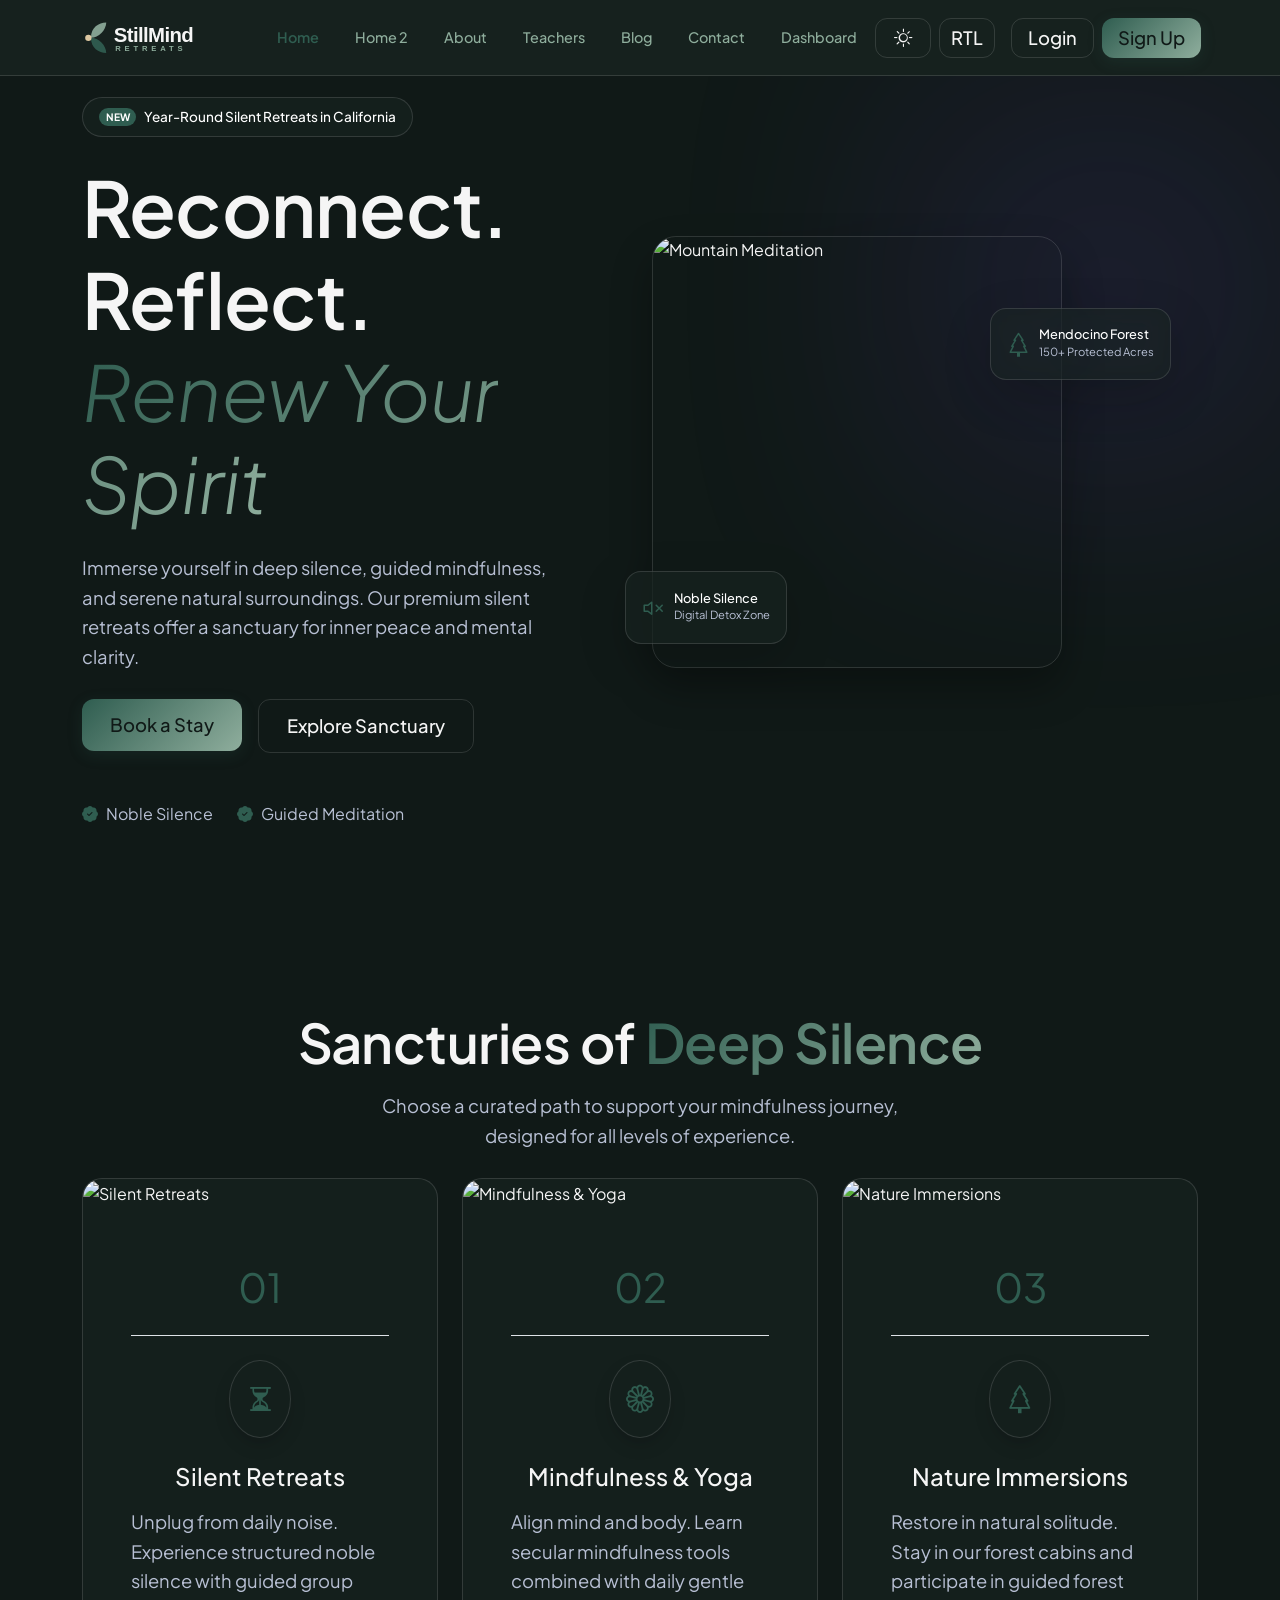
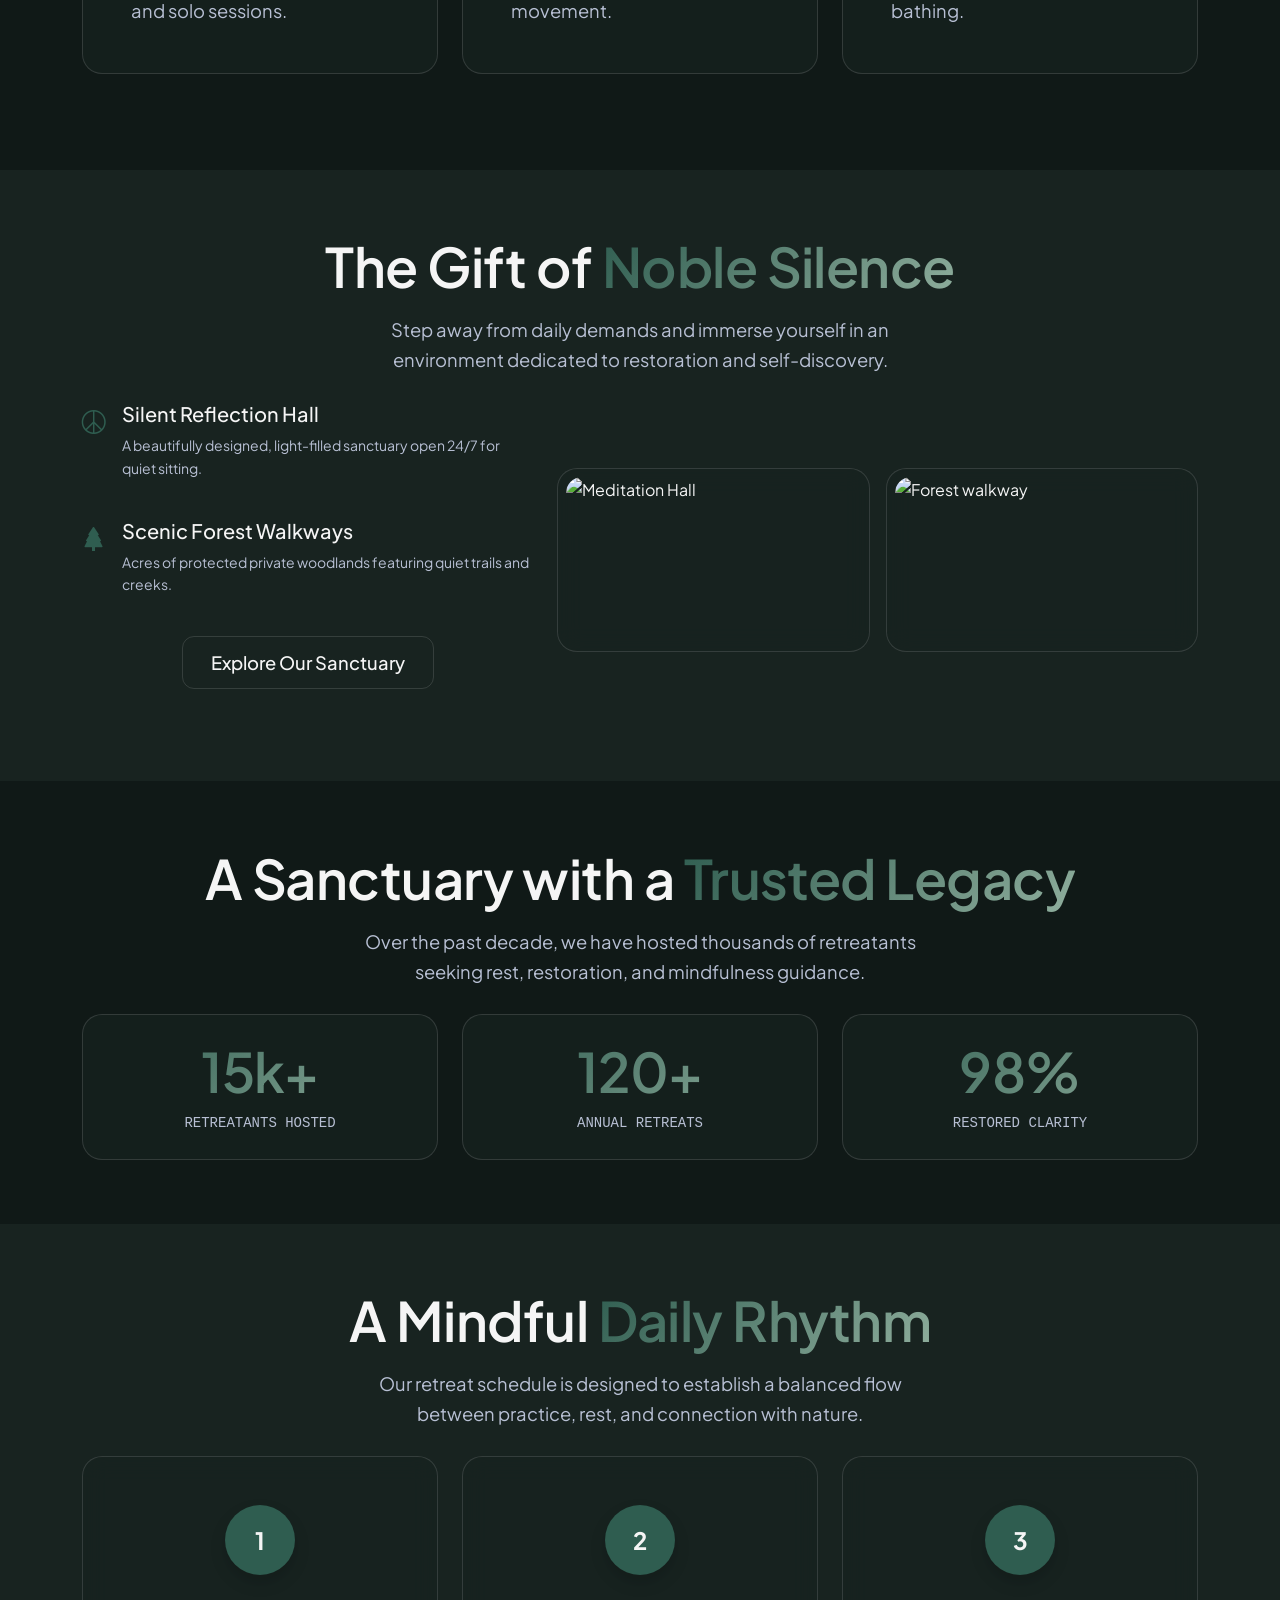
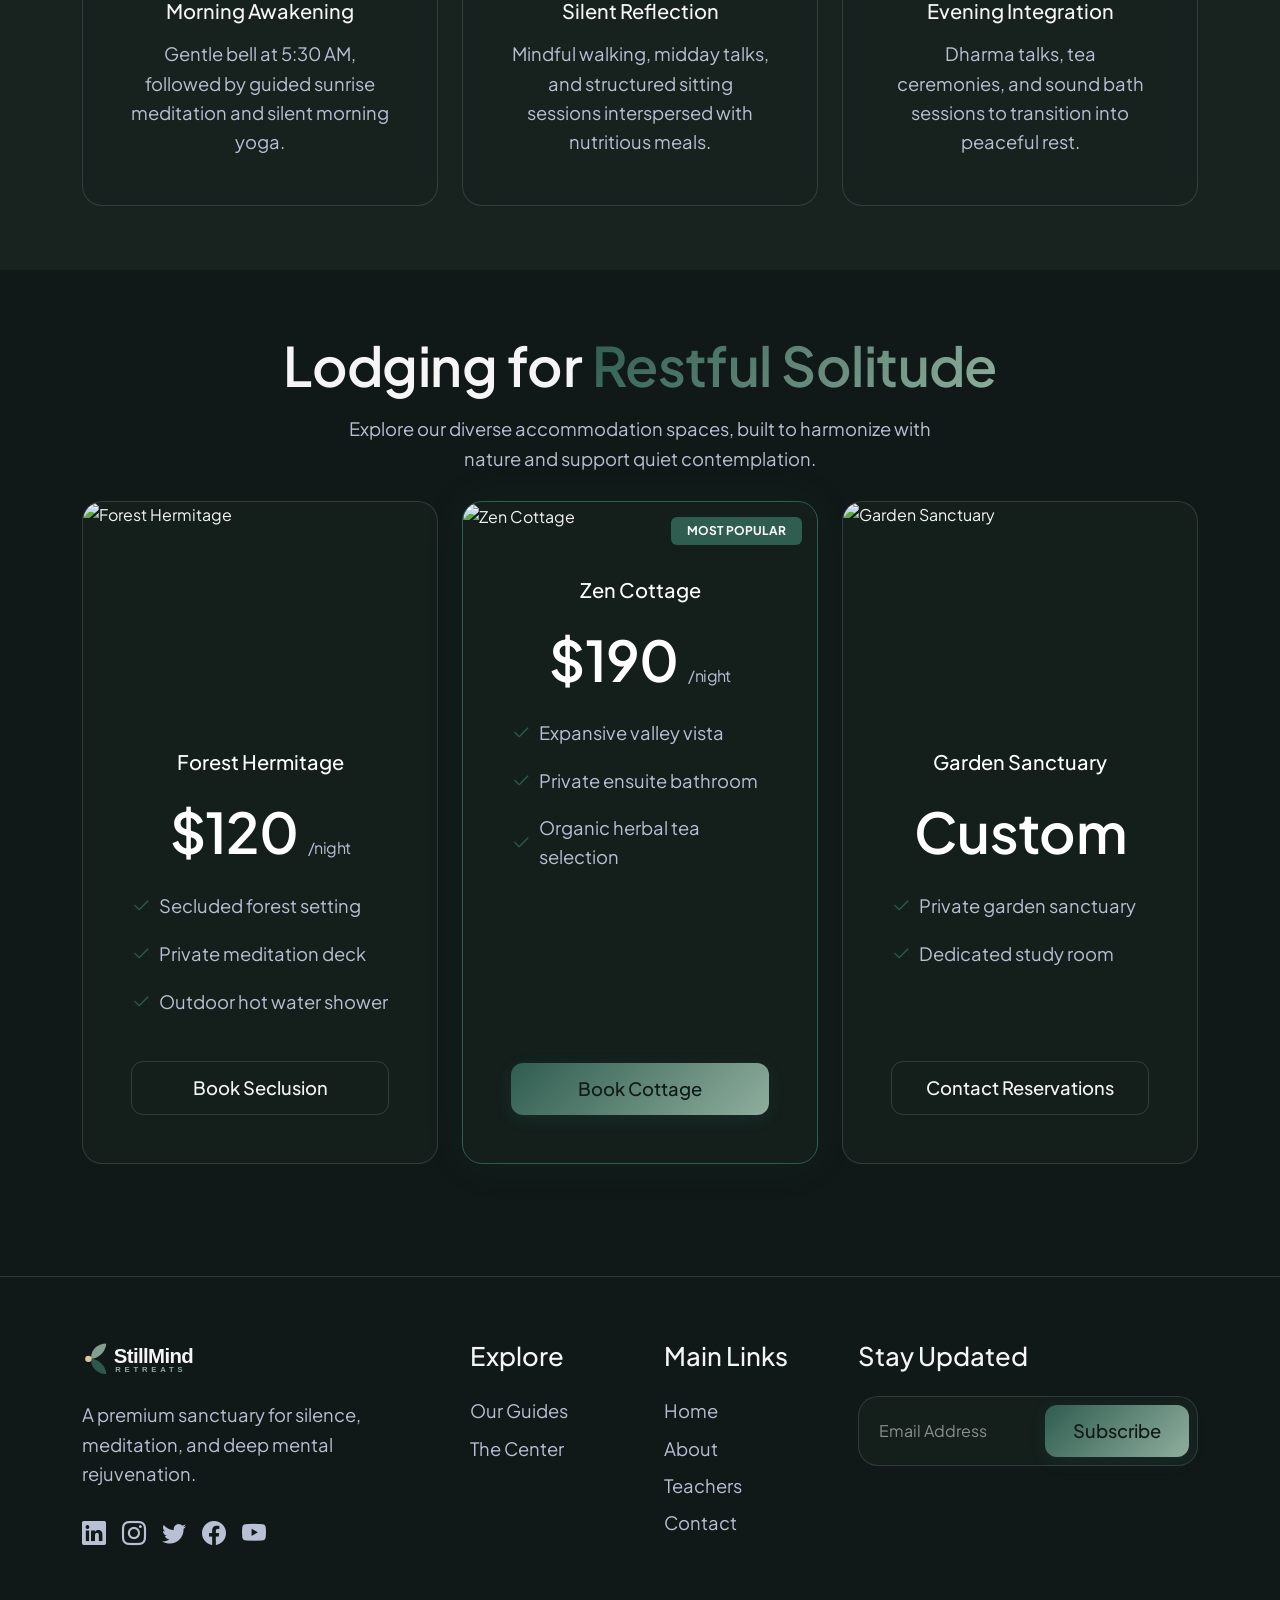
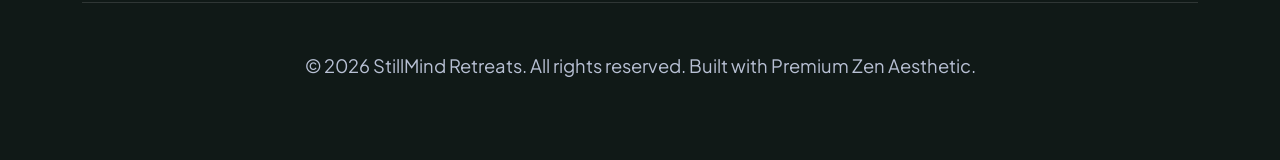
==== commit f7102c25: "Update UI, fix contrast issues, and implement new logo" ====
--- a/index.html
+++ b/index.html
@@ -25,7 +25,7 @@
     <nav class="navbar navbar-expand-xl navbar-custom sticky-top">
         <div class="container">
             <a class="navbar-brand d-flex align-items-center" href="index.html">
-                <img src="assets/images/logo.svg" alt="StillMind Logo" class="me-2" style="height: 40px;">
+                <img src="assets/images/logo.svg" alt="StillMind Logo" height="35" class="me-2">
             </a>
             <button class="navbar-toggler border-0" type="button" data-bs-toggle="collapse" data-bs-target="#navbarNav">
                 <i class="bi bi-list text-white fs-2"></i>
@@ -45,22 +45,24 @@
                     <li class="nav-item"><a class="nav-link" href="teachers.html">Teachers</a></li>
                     <li class="nav-item"><a class="nav-link" href="blog.html">Blog</a></li>
                     <li class="nav-item"><a class="nav-link" href="contact.html">Contact</a></li>
+                    <li class="nav-item"><a class="nav-link" href="dashboard.html">Dashboard</a></li>
                 </ul>
                 <div class="d-flex align-items-center gap-3">
-                    <a href="dashboard.html" class="btn btn-primary-custom btn-sm d-flex align-items-center justify-content-center nav-toggle-btn"
-                        title="Participant Dashboard">
-                        <i class="bi bi-grid-fill"></i>
-                    </a>
-                    <a href="login.html" class="btn btn-outline-custom btn-sm d-flex align-items-center" title="Login">
-                        Login
-                    </a>
                     <div class="d-flex gap-2">
                         <button class="btn btn-outline-custom btn-sm d-flex align-items-center justify-content-center nav-toggle-btn" id="theme-toggle" title="Toggle Theme">
-                            <i class="bi bi-moon-stars"></i>
+                            <i class="bi bi-brightness-high"></i>
                         </button>
                         <button class="btn btn-outline-custom btn-sm d-flex align-items-center justify-content-center nav-toggle-btn" id="rtl-toggle" title="RTL">
                             RTL
                         </button>
+                    </div>
+                    <div class="d-flex gap-2">
+                        <a href="login.html" class="btn btn-outline-custom btn-sm d-flex align-items-center" title="Login">
+                            Login
+                        </a>
+                        <a href="register.html" class="btn btn-primary-custom btn-sm d-flex align-items-center" title="Sign Up">
+                            Sign Up
+                        </a>
                     </div>
                 </div>
             </div>
@@ -136,7 +138,11 @@
                              class="w-100" style="height: 200px; object-fit: cover;" alt="Silent Retreats">
                         <div class="p-5">
                             <div class="mb-4 fs-1 text-primary-accent border-bottom pb-3 text-center">01</div>
-                            <i class="bi bi-hourglass-split fs-1 text-gradient mb-4 d-block text-center"></i>
+                            <div class="text-center mb-4">
+                                <div class="bg-primary-bg p-3 rounded-circle d-inline-block border border-color shadow">
+                                    <i class="bi bi-hourglass-split text-primary-accent fs-3"></i>
+                                </div>
+                            </div>
                             <h3 class="h4 mb-3 text-center">Silent Retreats</h3>
                             <p class="text-secondary mb-0">Unplug from daily noise. Experience structured noble silence with guided group and solo sessions.</p>
                         </div>
@@ -148,7 +154,11 @@
                              class="w-100" style="height: 200px; object-fit: cover;" alt="Mindfulness & Yoga">
                         <div class="p-5">
                             <div class="mb-4 fs-1 text-primary-accent border-bottom pb-3 text-center">02</div>
-                            <i class="bi bi-flower1 fs-1 text-gradient mb-4 d-block text-center"></i>
+                            <div class="text-center mb-4">
+                                <div class="bg-primary-bg p-3 rounded-circle d-inline-block border border-color shadow">
+                                    <i class="bi bi-flower1 text-primary-accent fs-3"></i>
+                                </div>
+                            </div>
                             <h3 class="h4 mb-3 text-center">Mindfulness & Yoga</h3>
                             <p class="text-secondary mb-0">Align mind and body. Learn secular mindfulness tools combined with daily gentle movement.</p>
                         </div>
@@ -156,11 +166,15 @@
                 </div>
                 <div class="col-md-4">
                     <div class="glass-card p-0 overflow-hidden h-100">
-                        <img src="https://encrypted-tbn0.gstatic.com/images?q=tbn:ANd9GcSS2m7nrw24aoiVaXpiVaqlwkeq6AZJfRReYUCq0exXtWNh_mT2RWpMeRs&s=10" 
+                        <img src="https://images.unsplash.com/photo-1473448912268-2022ce9509d8?auto=format&fit=crop&q=80&w=600" 
                              class="w-100" style="height: 200px; object-fit: cover;" alt="Nature Immersions">
                         <div class="p-5">
                             <div class="mb-4 fs-1 text-primary-accent border-bottom pb-3 text-center">03</div>
-                            <i class="bi bi-tree fs-1 text-gradient mb-4 d-block text-center"></i>
+                            <div class="text-center mb-4">
+                                <div class="bg-primary-bg p-3 rounded-circle d-inline-block border border-color shadow">
+                                    <i class="bi bi-tree text-primary-accent fs-3"></i>
+                                </div>
+                            </div>
                             <h3 class="h4 mb-3 text-center">Nature Immersions</h3>
                             <p class="text-secondary mb-0">Restore in natural solitude. Stay in our forest cabins and participate in guided forest bathing.</p>
                         </div>
@@ -173,10 +187,12 @@
     <!-- Retreat Experience Section -->
     <section class="py-5 bg-secondary-bg" data-reveal="slide-right">
         <div class="container py-5">
+            <div class="text-center mb-5">
+                <h2 class="display-5 mb-3">The Gift of <span class="text-gradient">Noble Silence</span></h2>
+                <p class="text-secondary max-w-600 mx-auto">Step away from daily demands and immerse yourself in an environment dedicated to restoration and self-discovery.</p>
+            </div>
             <div class="row align-items-center">
                 <div class="col-lg-5 mb-5 mb-lg-0">
-                    <h2 class="display-5 mb-4 text-center">The Gift of <span class="text-gradient">Noble Silence</span></h2>
-                    <p class="text-secondary mb-5">Step away from daily demands and immerse yourself in an environment dedicated to restoration and self-discovery.</p>
                     <ul class="list-unstyled">
                         <li class="mb-4 d-flex align-items-start">
                             <i class="bi bi-peace text-primary-accent me-3 fs-4"></i>
@@ -207,7 +223,7 @@
                         </div>
                         <div class="col-6">
                             <div class="glass-card p-2">
-                                <img src="https://encrypted-tbn0.gstatic.com/images?q=tbn:ANd9GcTPzBrVpfAQZnCHvwy8XDlSsS1wR4BWlxfA66L02zWekjH8vJFFlMzd2lg&s=10"
+                                <img src="https://images.unsplash.com/photo-1441974231531-c6227db76b6e?auto=format&fit=crop&q=80&w=600"
                                     class="img-fluid rounded-4 premium-brand-img" alt="Forest walkway">
                             </div>
                         </div>
@@ -220,31 +236,27 @@
     <!-- Legacy / Stats Section -->
     <section class="py-5" data-reveal="scale-up">
         <div class="container py-5">
-            <div class="row align-items-center g-5">
-                <div class="col-lg-4">
-                    <h2 class="display-5 mb-4">A Sanctuary with a <span class="text-gradient">Trusted Legacy</span></h2>
-                    <p class="text-secondary lead">Over the past decade, we have hosted thousands of retreatants seeking rest, restoration, and mindfulness guidance.</p>
-                </div>
-                <div class="col-lg-8">
-                    <div class="row g-4 text-center">
-                        <div class="col-md-4">
-                            <div class="glass-card p-4 h-100 d-flex flex-column justify-content-center">
-                                <h3 class="display-5 fw-bold text-gradient mb-2">15k+</h3>
-                                <p class="text-secondary small mb-0 font-monospace">RETREATANTS HOSTED</p>
-                            </div>
-                        </div>
-                        <div class="col-md-4">
-                            <div class="glass-card p-4 h-100 d-flex flex-column justify-content-center">
-                                <h3 class="display-5 fw-bold text-gradient mb-2">120+</h3>
-                                <p class="text-secondary small mb-0 font-monospace">ANNUAL RETREATS</p>
-                            </div>
-                        </div>
-                        <div class="col-md-4">
-                            <div class="glass-card p-4 h-100 d-flex flex-column justify-content-center">
-                                <h3 class="display-5 fw-bold text-gradient mb-2">98%</h3>
-                                <p class="text-secondary small mb-0 font-monospace">RESTORED CLARITY</p>
-                            </div>
-                        </div>
+            <div class="text-center mb-5">
+                <h2 class="display-5 mb-3">A Sanctuary with a <span class="text-gradient">Trusted Legacy</span></h2>
+                <p class="text-secondary max-w-600 mx-auto">Over the past decade, we have hosted thousands of retreatants seeking rest, restoration, and mindfulness guidance.</p>
+            </div>
+            <div class="row g-4 text-center">
+                <div class="col-md-4">
+                    <div class="glass-card p-4 h-100 d-flex flex-column justify-content-center">
+                        <h3 class="display-5 fw-bold text-gradient mb-2">15k+</h3>
+                        <p class="text-secondary small mb-0 font-monospace">RETREATANTS HOSTED</p>
+                    </div>
+                </div>
+                <div class="col-md-4">
+                    <div class="glass-card p-4 h-100 d-flex flex-column justify-content-center">
+                        <h3 class="display-5 fw-bold text-gradient mb-2">120+</h3>
+                        <p class="text-secondary small mb-0 font-monospace">ANNUAL RETREATS</p>
+                    </div>
+                </div>
+                <div class="col-md-4">
+                    <div class="glass-card p-4 h-100 d-flex flex-column justify-content-center">
+                        <h3 class="display-5 fw-bold text-gradient mb-2">98%</h3>
+                        <p class="text-secondary small mb-0 font-monospace">RESTORED CLARITY</p>
                     </div>
                 </div>
             </div>
--- a/assets/css/style.css
+++ b/assets/css/style.css
@@ -25,12 +25,16 @@
     box-sizing: border-box;
 }
 
+html, body {
+    overflow-x: hidden;
+    width: 100%;
+}
+
 body {
     font-family: 'Plus Jakarta Sans', sans-serif;
     font-weight: 400;
     background-color: var(--primary-bg);
     color: var(--text-primary);
-    overflow-x: hidden;
     line-height: 1.6;
 }
 
@@ -116,6 +120,7 @@
     font-size: clamp(0.9rem, 1.8vw, 1.15rem);
     transition: var(--transition);
     box-shadow: 0 4px 15px rgba(47, 93, 80, 0.2);
+    white-space: nowrap;
 }
 
 .btn-primary-custom:hover {
@@ -135,6 +140,7 @@
     font-weight: 500 !important;
     font-size: clamp(0.9rem, 1.8vw, 1.15rem);
     transition: var(--transition);
+    white-space: nowrap;
 }
 
 .btn-outline-custom:hover {
@@ -177,12 +183,38 @@
     transition: var(--transition);
 }
 
-.nav-link:hover,
+.nav-link:hover {
+    color: var(--primary-accent) !important;
+}
+
 .nav-link.active {
     color: var(--primary-accent) !important;
+    font-weight: 600 !important;
 }
 
 @media (min-width: 1200px) {
+    body {
+        padding-top: 72px !important;
+    }
+
+    body.home2-page {
+        padding-top: 86px !important;
+    }
+
+    body:has(.sidebar),
+    body:has(.top-controls) {
+        padding-top: 0 !important;
+    }
+
+    .navbar-custom {
+        position: fixed !important;
+        top: 0 !important;
+        left: 0 !important;
+        right: 0 !important;
+        width: 100% !important;
+        z-index: 1080 !important;
+    }
+
     .navbar-custom .navbar-collapse {
         align-items: center;
     }
@@ -197,10 +229,45 @@
 }
 
 @media (max-width: 1199.98px) {
+    body {
+        padding-top: 72px !important;
+    }
+    
+    body.home2-page {
+        padding-top: 86px !important;
+    }
+    
+    body:has(.sidebar),
+    body:has(.top-controls) {
+        padding-top: 0 !important;
+    }
+
+    .navbar-custom {
+        position: fixed !important;
+        top: 0 !important;
+        left: 0 !important;
+        right: 0 !important;
+        width: 100% !important;
+        z-index: 1080 !important;
+    }
+
+    .navbar-custom .container {
+        position: relative;
+    }
+
     .navbar-custom .navbar-collapse {
-        margin-top: 12px;
-        padding-top: 12px;
-        border-top: 1px solid var(--border-color);
+        position: absolute;
+        top: calc(100% + 8px);
+        left: 0;
+        right: 0;
+        width: 100% !important;
+        z-index: 1100;
+        margin-top: 0;
+        padding: 24px;
+        border: 1px solid var(--border-color);
+        border-radius: 14px;
+        background: rgba(24, 35, 32, 0.98);
+        backdrop-filter: blur(15px);
     }
 
     .navbar-custom .navbar-nav {
@@ -221,26 +288,6 @@
 
     .navbar-custom .navbar-collapse > .d-flex.align-items-center.gap-3 > .d-flex.gap-2 {
         margin-left: 0 !important;
-    }
-}
-
-@media (min-width: 768px) and (max-width: 1199.98px) {
-    .navbar-custom .container {
-        position: relative;
-    }
-
-    .navbar-custom .navbar-collapse {
-        position: absolute;
-        top: calc(100% + 8px);
-        right: 0;
-        left: auto;
-        width: min(360px, calc(100vw - 2rem));
-        z-index: 1100;
-        margin-top: 0;
-        padding: 14px;
-        border: 1px solid var(--border-color);
-        border-radius: 14px;
-        background: rgba(11, 16, 32, 0.98);
     }
 }
 
@@ -851,9 +898,79 @@
 
 @media (max-width: 991.98px) {
     .collage-container {
-        height: 380px;
+        position: relative;
         margin-top: 3rem;
     }
+
+    /* Tablet view: 576px to 991px */
+    @media (min-width: 576px) {
+        .collage-container {
+            height: 400px;
+        }
+        .collage-img-main {
+            position: absolute;
+            width: 80%;
+            height: 90%;
+            left: 10%;
+            top: 0;
+        }
+        .collage-badge-1 {
+            position: absolute;
+            top: 15%;
+            right: 5%;
+            left: auto;
+        }
+        .collage-badge-2 {
+            position: absolute;
+            bottom: 15%;
+            left: 5%;
+            right: auto;
+        }
+    }
+
+    /* Mobile view: < 576px */
+    @media (max-width: 575.98px) {
+        .collage-container {
+            height: auto;
+            display: flex;
+            flex-direction: column;
+            align-items: center;
+            gap: 1.25rem;
+        }
+        .collage-img-main {
+            position: relative;
+            width: 100%;
+            height: auto;
+            left: 0;
+            top: 0;
+        }
+        .collage-badge-1,
+        .collage-badge-2 {
+            position: relative;
+            width: 100%;
+            max-width: 100%;
+            top: auto;
+            bottom: auto;
+            left: auto;
+            right: auto;
+            transform: none !important;
+        }
+        .hero-section .btn {
+            width: 100%;
+            max-width: 280px;
+            display: inline-flex;
+            justify-content: center;
+            align-items: center;
+        }
+        .topic-tag {
+            width: 100%;
+            max-width: 280px;
+        }
+        .topic-tag .badge {
+            margin-inline-start: auto !important;
+        }
+    }
+
     .showcase-floating-card-left,
     .showcase-floating-card-right {
         position: static;
@@ -861,5 +978,97 @@
         margin-top: 1rem;
         transform: none !important;
     }
-}
-
+
+    .about-image-wrapper {
+        max-width: 480px;
+        margin: 0 auto 1.5rem;
+    }
+
+    .about-floating-card {
+        position: static !important;
+        max-width: 100% !important;
+        margin-top: 1rem !important;
+        transform: none !important;
+    }
+}
+
+/* Global contrast fix for primary accent (green) badges and tags across all pages and themes */
+body .bg-primary-accent,
+body.light-theme .bg-primary-accent,
+body .bg-primary-accent *,
+body.light-theme .bg-primary-accent * {
+    color: #ffffff !important;
+}
+
+/* Fix featured guide section image alignment/height on desktop/web view */
+@media (min-width: 992px) {
+    .blog-featured-row {
+        align-items: stretch !important;
+    }
+    .blog-featured-img-col {
+        display: flex !important;
+    }
+    .blog-featured-img-col img {
+        height: 100% !important;
+        object-fit: cover !important;
+    }
+}
+
+/* Global RTL Directional Spacing overrides for LTR Bootstrap fallback */
+html[dir="rtl"] .me-1 { margin-left: 0.25rem !important; margin-right: 0 !important; }
+html[dir="rtl"] .me-2 { margin-left: 0.5rem !important; margin-right: 0 !important; }
+html[dir="rtl"] .me-3 { margin-left: 1rem !important; margin-right: 0 !important; }
+html[dir="rtl"] .me-4 { margin-left: 1.5rem !important; margin-right: 0 !important; }
+html[dir="rtl"] .me-5 { margin-left: 3rem !important; margin-right: 0 !important; }
+
+html[dir="rtl"] .ms-1 { margin-right: 0.25rem !important; margin-left: 0 !important; }
+html[dir="rtl"] .ms-2 { margin-right: 0.5rem !important; margin-left: 0 !important; }
+html[dir="rtl"] .ms-3 { margin-right: 1rem !important; margin-left: 0 !important; }
+html[dir="rtl"] .ms-4 { margin-right: 1.5rem !important; margin-left: 0 !important; }
+html[dir="rtl"] .ms-5 { margin-right: 3rem !important; margin-left: 0 !important; }
+
+html[dir="rtl"] .pe-1 { padding-left: 0.25rem !important; padding-right: 0 !important; }
+html[dir="rtl"] .pe-2 { padding-left: 0.5rem !important; padding-right: 0 !important; }
+html[dir="rtl"] .pe-3 { padding-left: 1rem !important; padding-right: 0 !important; }
+html[dir="rtl"] .pe-4 { padding-left: 1.5rem !important; padding-right: 0 !important; }
+html[dir="rtl"] .pe-5 { padding-left: 3rem !important; padding-right: 0 !important; }
+
+html[dir="rtl"] .ps-1 { padding-right: 0.25rem !important; padding-left: 0 !important; }
+html[dir="rtl"] .ps-2 { padding-right: 0.5rem !important; padding-left: 0 !important; }
+html[dir="rtl"] .ps-3 { padding-right: 1rem !important; padding-left: 0 !important; }
+html[dir="rtl"] .ps-4 { padding-right: 1.5rem !important; padding-left: 0 !important; }
+html[dir="rtl"] .ps-5 { padding-right: 3rem !important; padding-left: 0 !important; }
+
+/* Specific feature-icon & list spacing adjustments for Home Page 2 in RTL */
+html[dir="rtl"] .feature-icon {
+    margin-left: 1.5rem !important;
+    margin-right: 0 !important;
+}
+
+html[dir="rtl"] section.bg-secondary-bg ul.list-unstyled li {
+    display: flex !important;
+    align-items: center !important;
+    justify-content: center !important;
+}
+
+html[dir="rtl"] section:not(.bg-secondary-bg) ul.list-unstyled li {
+    display: flex !important;
+    align-items: center !important;
+    justify-content: flex-start !important;
+    text-align: right !important;
+}
+
+html[dir="rtl"] ul.list-unstyled li i {
+    margin-left: 0.5rem !important;
+    margin-right: 0 !important;
+}
+
+html[dir="rtl"] .badge.bg-primary-accent.rounded-circle {
+    margin-left: 1rem !important;
+    margin-right: 0 !important;
+}
+
+
+
+
+
--- a/assets/css/dark-mode.css
+++ b/assets/css/dark-mode.css
@@ -22,10 +22,13 @@
     color: var(--text-secondary) !important;
 }
 
-body.light-theme .nav-link:hover,
+body.light-theme .nav-link:hover {
+    color: var(--primary-accent) !important;
+}
+
 body.light-theme .nav-link.active {
     color: var(--primary-accent) !important;
-    font-weight: 600;
+    font-weight: 600 !important;
 }
 
 body.light-theme .navbar-brand .text-white {
@@ -43,6 +46,10 @@
 
 body.light-theme .text-white {
     color: #2A2A2A !important;
+}
+
+body.light-theme .badge.bg-primary-accent.text-white {
+    color: #ffffff !important;
 }
 
 body.light-theme .display-3,
@@ -146,7 +153,8 @@
     transition: color 0.3s ease, transform 0.3s ease;
 }
 
-body.light-theme footer a:hover {
+body.light-theme footer a:hover,
+body.light-theme footer a.text-secondary:hover {
     color: var(--primary-accent) !important;
 }
 
--- a/assets/css/rtl.css
+++ b/assets/css/rtl.css
@@ -0,0 +1,62 @@
+/* RTL Mode Overrides & Utility Fixes */
+
+html[dir="rtl"] {
+    text-align: right;
+}
+
+/* Margin-right -> Margin-left overrides for LTR Bootstrap utilities */
+html[dir="rtl"] .me-1 { margin-left: 0.25rem !important; margin-right: 0 !important; }
+html[dir="rtl"] .me-2 { margin-left: 0.5rem !important; margin-right: 0 !important; }
+html[dir="rtl"] .me-3 { margin-left: 1rem !important; margin-right: 0 !important; }
+html[dir="rtl"] .me-4 { margin-left: 1.5rem !important; margin-right: 0 !important; }
+html[dir="rtl"] .me-5 { margin-left: 3rem !important; margin-right: 0 !important; }
+
+/* Margin-left -> Margin-right overrides */
+html[dir="rtl"] .ms-1 { margin-right: 0.25rem !important; margin-left: 0 !important; }
+html[dir="rtl"] .ms-2 { margin-right: 0.5rem !important; margin-left: 0 !important; }
+html[dir="rtl"] .ms-3 { margin-right: 1rem !important; margin-left: 0 !important; }
+html[dir="rtl"] .ms-4 { margin-right: 1.5rem !important; margin-left: 0 !important; }
+html[dir="rtl"] .ms-5 { margin-right: 3rem !important; margin-left: 0 !important; }
+
+/* Padding-right -> Padding-left overrides */
+html[dir="rtl"] .pe-1 { padding-left: 0.25rem !important; padding-right: 0 !important; }
+html[dir="rtl"] .pe-2 { padding-left: 0.5rem !important; padding-right: 0 !important; }
+html[dir="rtl"] .pe-3 { padding-left: 1rem !important; padding-right: 0 !important; }
+html[dir="rtl"] .pe-4 { padding-left: 1.5rem !important; padding-right: 0 !important; }
+html[dir="rtl"] .pe-5 { padding-left: 3rem !important; padding-right: 0 !important; }
+
+/* Padding-left -> Padding-right overrides */
+html[dir="rtl"] .ps-1 { padding-right: 0.25rem !important; padding-left: 0 !important; }
+html[dir="rtl"] .ps-2 { padding-right: 0.5rem !important; padding-left: 0 !important; }
+html[dir="rtl"] .ps-3 { padding-right: 1rem !important; padding-left: 0 !important; }
+html[dir="rtl"] .ps-4 { padding-right: 1.5rem !important; padding-left: 0 !important; }
+html[dir="rtl"] .ps-5 { padding-right: 3rem !important; padding-left: 0 !important; }
+
+/* Specific feature-icon & list spacing adjustments for Home Page 2 in RTL */
+html[dir="rtl"] .feature-icon {
+    margin-left: 1.5rem !important;
+    margin-right: 0 !important;
+}
+
+html[dir="rtl"] section.bg-secondary-bg ul.list-unstyled li {
+    display: flex !important;
+    align-items: center !important;
+    justify-content: center !important;
+}
+
+html[dir="rtl"] section:not(.bg-secondary-bg) ul.list-unstyled li {
+    display: flex !important;
+    align-items: center !important;
+    justify-content: flex-start !important;
+    text-align: right !important;
+}
+
+html[dir="rtl"] ul.list-unstyled li i {
+    margin-left: 0.5rem !important;
+    margin-right: 0 !important;
+}
+
+html[dir="rtl"] .badge.bg-primary-accent.rounded-circle {
+    margin-left: 1rem !important;
+    margin-right: 0 !important;
+}
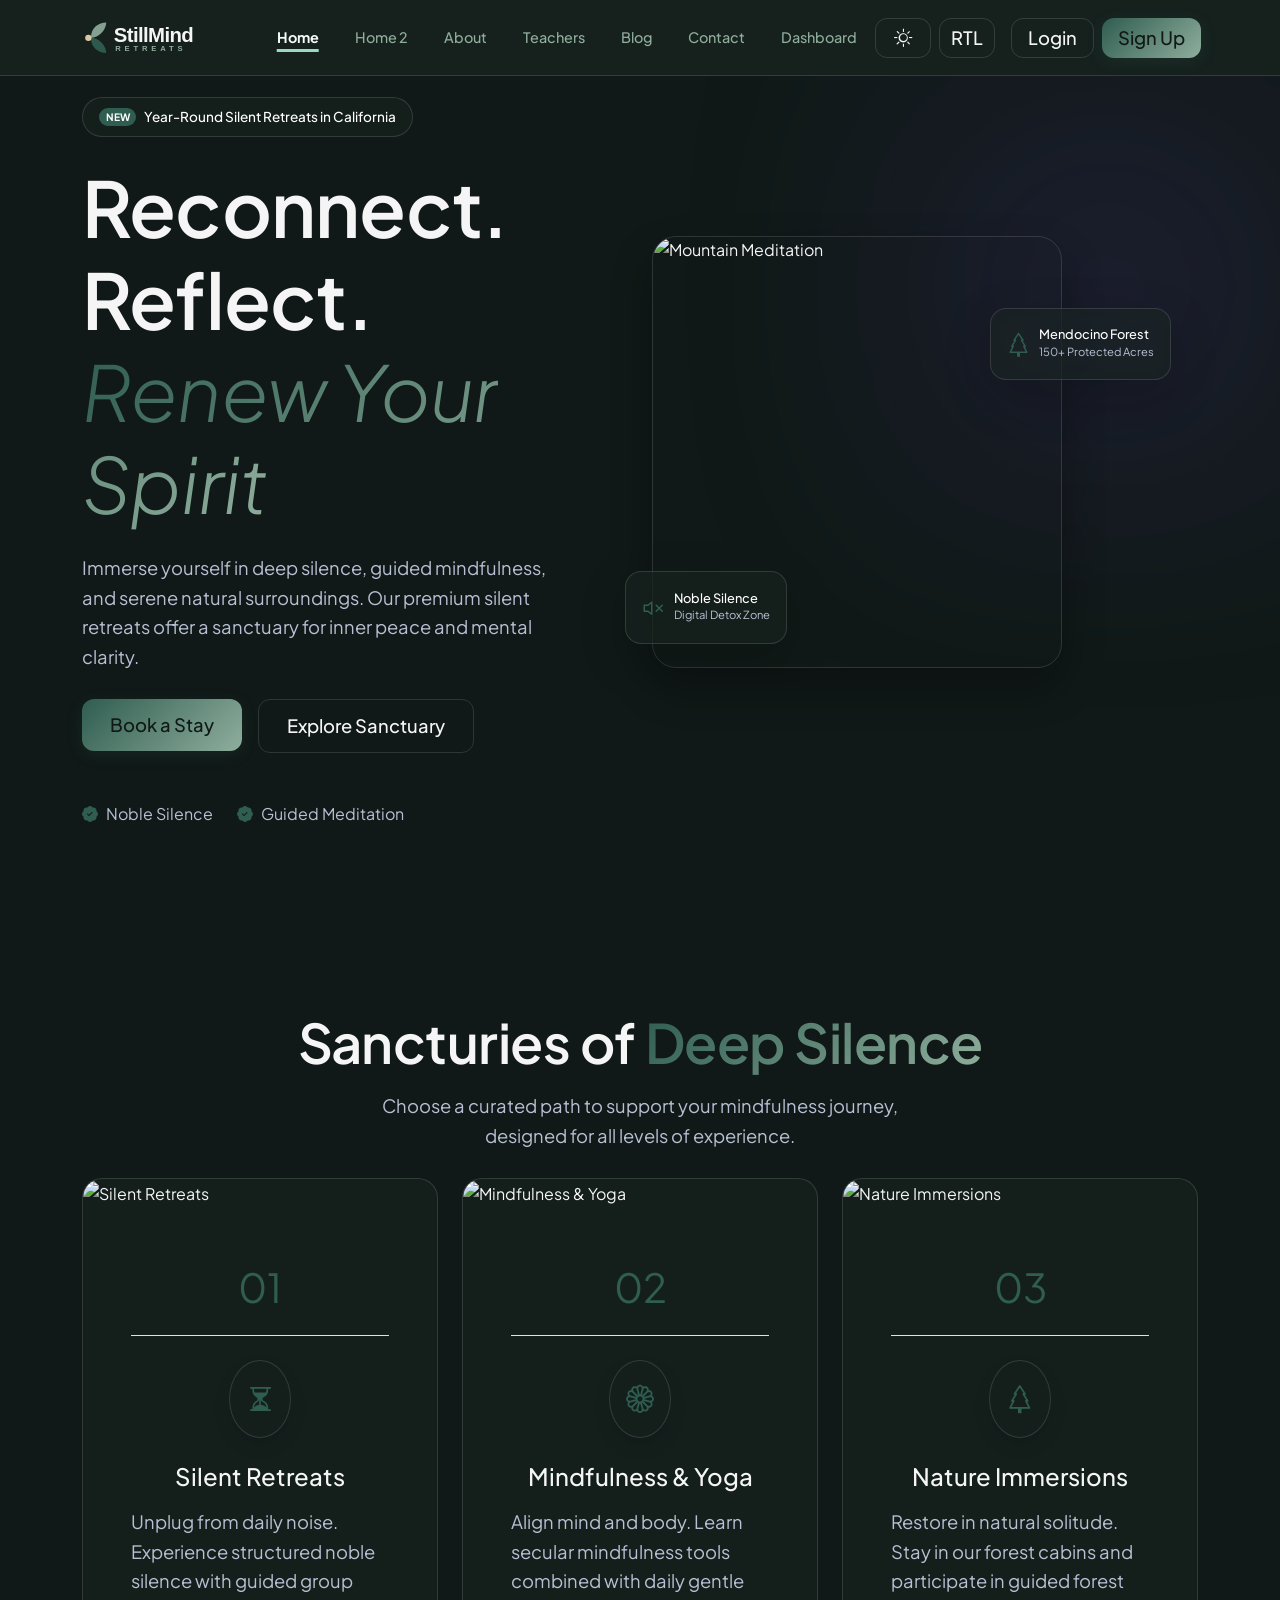
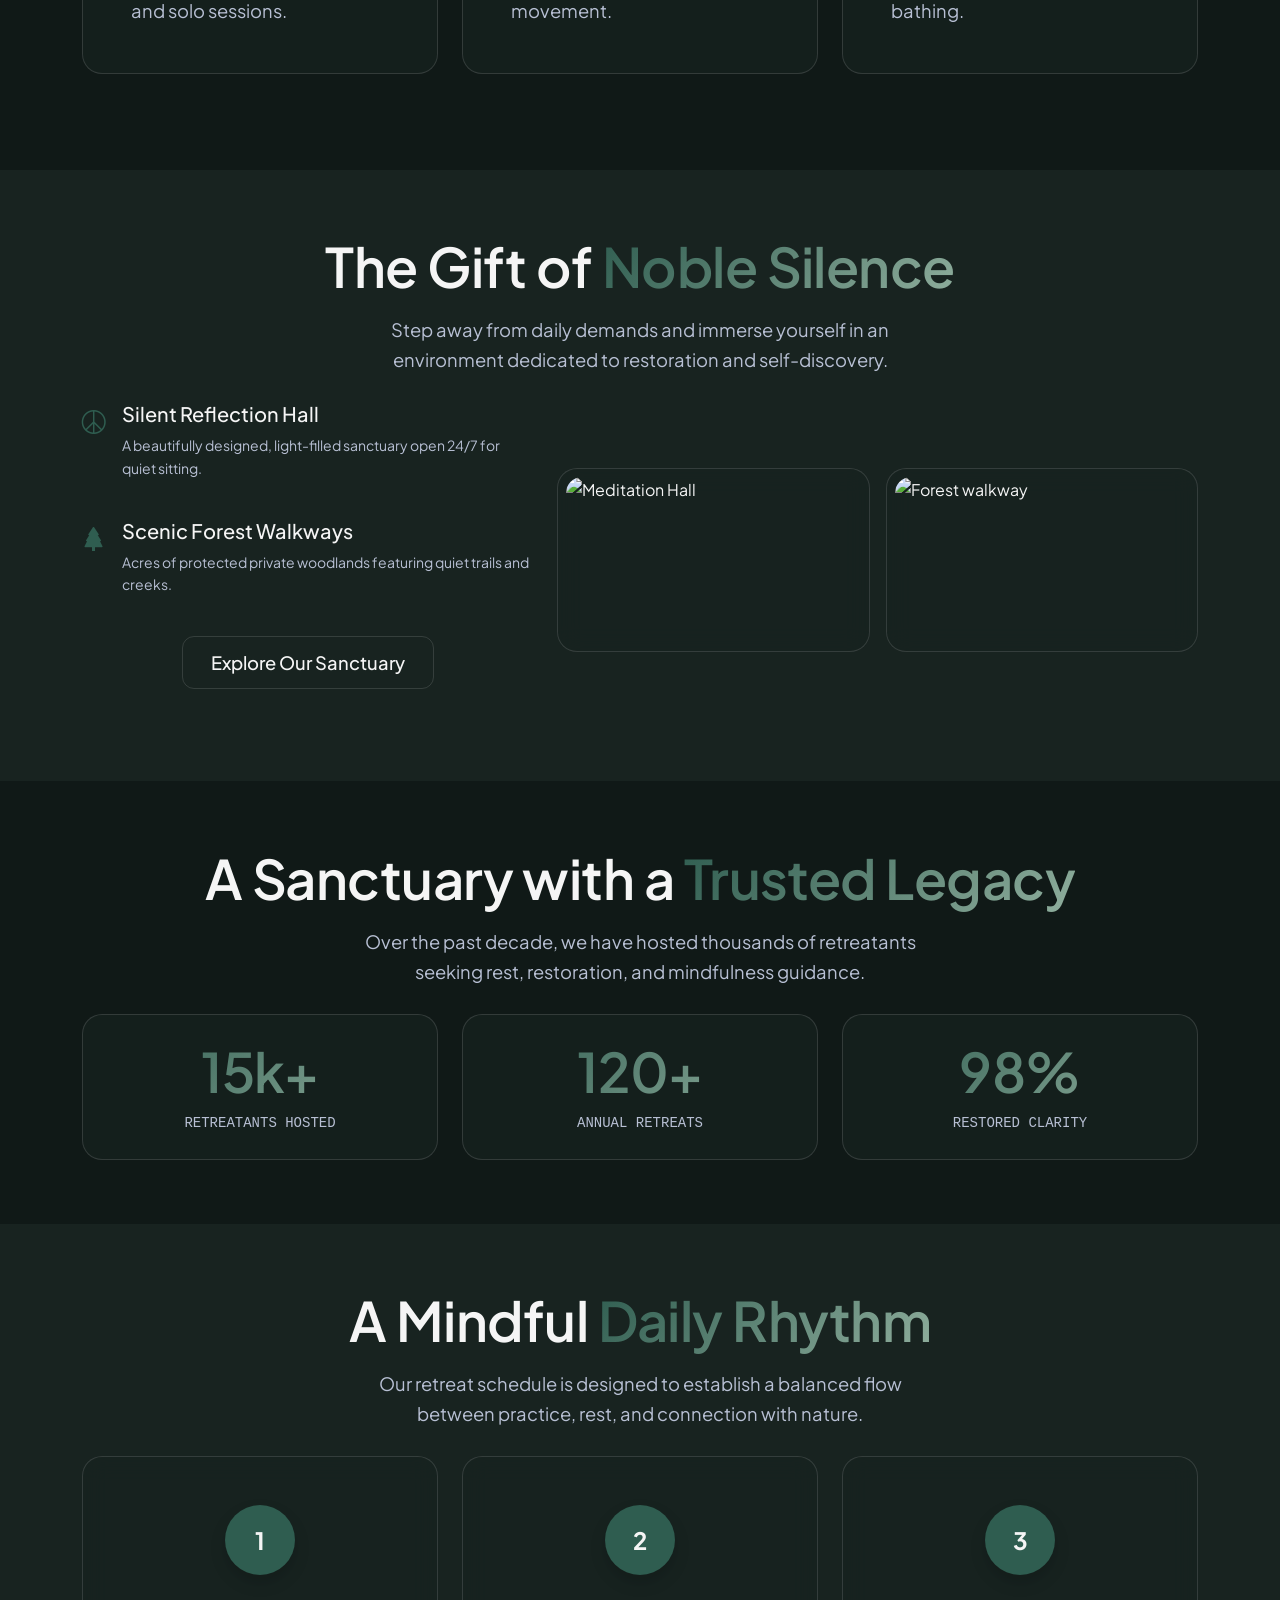
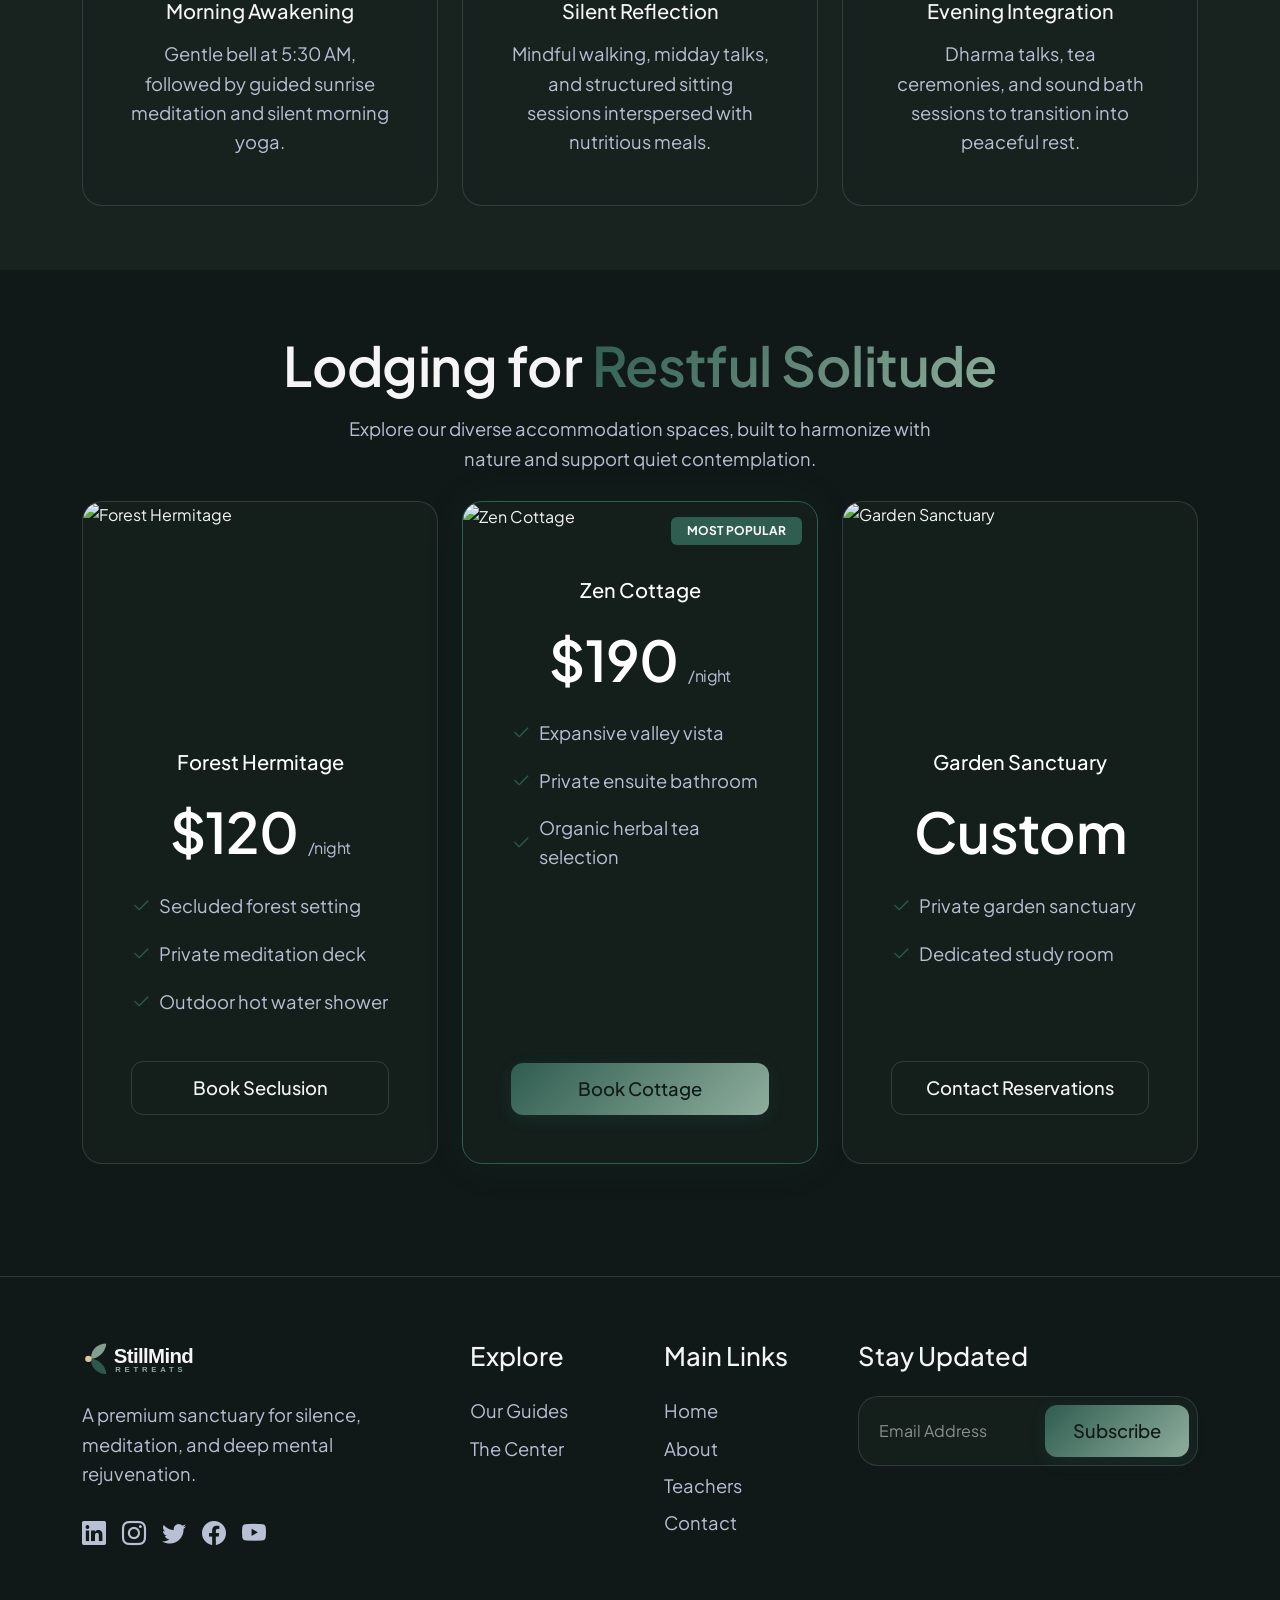
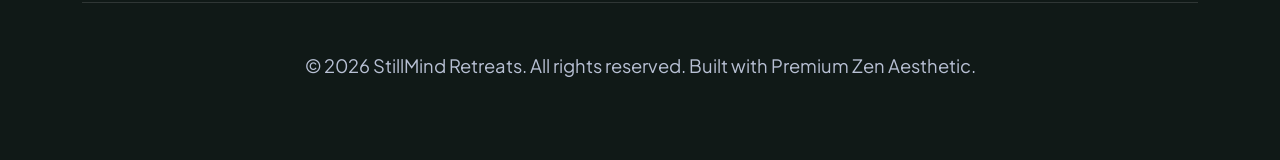
==== commit 8446fa85: "Upload website code" ====
--- a/index.html
+++ b/index.html
@@ -27,7 +27,7 @@
             <a class="navbar-brand d-flex align-items-center" href="index.html">
                 <img src="assets/images/logo.svg" alt="StillMind Logo" height="35" class="me-2">
             </a>
-            <button class="navbar-toggler border-0" type="button" data-bs-toggle="collapse" data-bs-target="#navbarNav">
+             <button class="navbar-toggler border-0" type="button" data-bs-toggle="collapse" data-bs-target="#navbarNav">
                 <i class="bi bi-list text-white fs-2"></i>
             </button>
 
--- a/assets/css/style.css
+++ b/assets/css/style.css
@@ -188,8 +188,17 @@
 }
 
 .nav-link.active {
-    color: var(--primary-accent) !important;
-    font-weight: 600 !important;
+    color: #f4fbf8 !important;
+    font-weight: 700 !important;
+    background: transparent;
+    border: 0;
+    border-radius: 0;
+    box-shadow: none;
+    padding-bottom: 0.35rem;
+    text-decoration-line: underline !important;
+    text-decoration-thickness: 0.2rem;
+    text-underline-offset: 0.35rem;
+    text-decoration-color: #9ad8c7;
 }
 
 @media (min-width: 1200px) {
--- a/assets/css/dark-mode.css
+++ b/assets/css/dark-mode.css
@@ -27,8 +27,17 @@
 }
 
 body.light-theme .nav-link.active {
-    color: var(--primary-accent) !important;
-    font-weight: 600 !important;
+    color: #17352d !important;
+    font-weight: 700 !important;
+    background: transparent;
+    border: 0;
+    border-radius: 0;
+    box-shadow: none;
+    padding-bottom: 0.35rem;
+    text-decoration-line: underline !important;
+    text-decoration-thickness: 0.2rem;
+    text-underline-offset: 0.35rem;
+    text-decoration-color: #23463D;
 }
 
 body.light-theme .navbar-brand .text-white {
